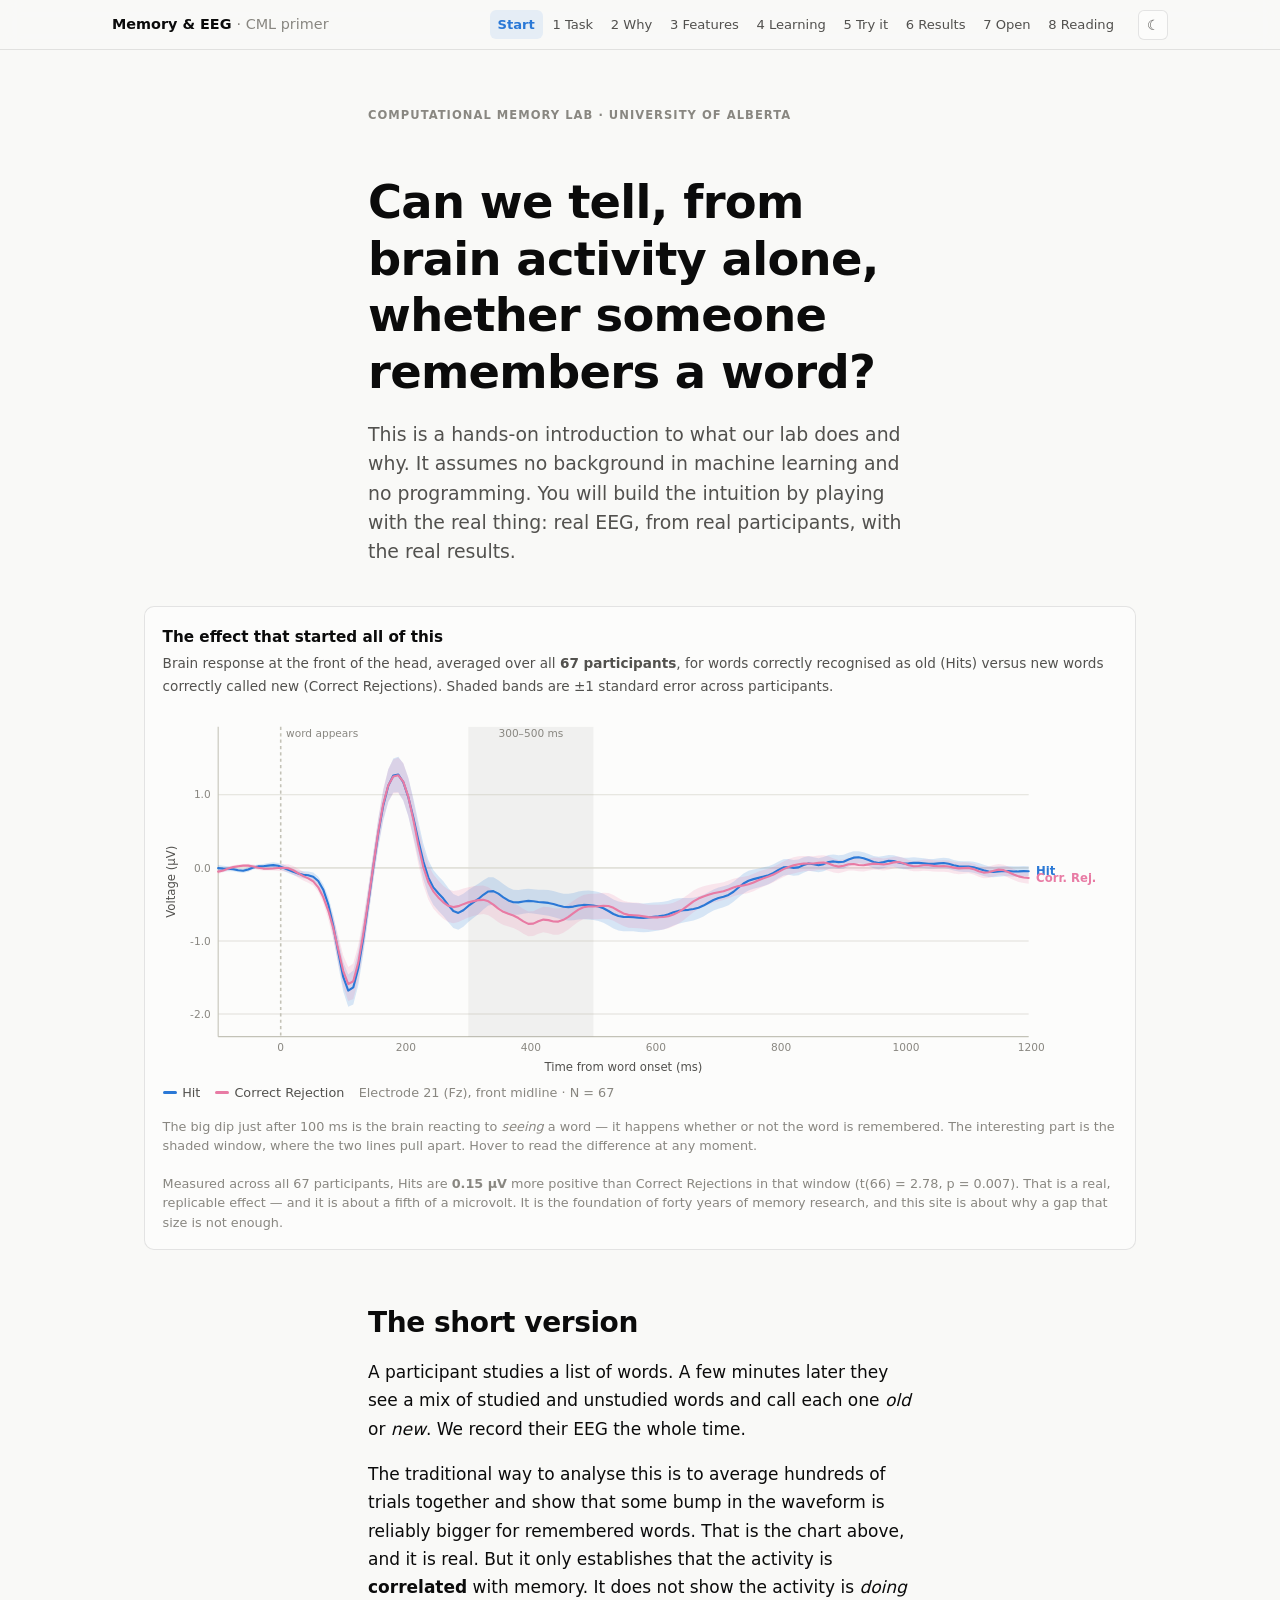
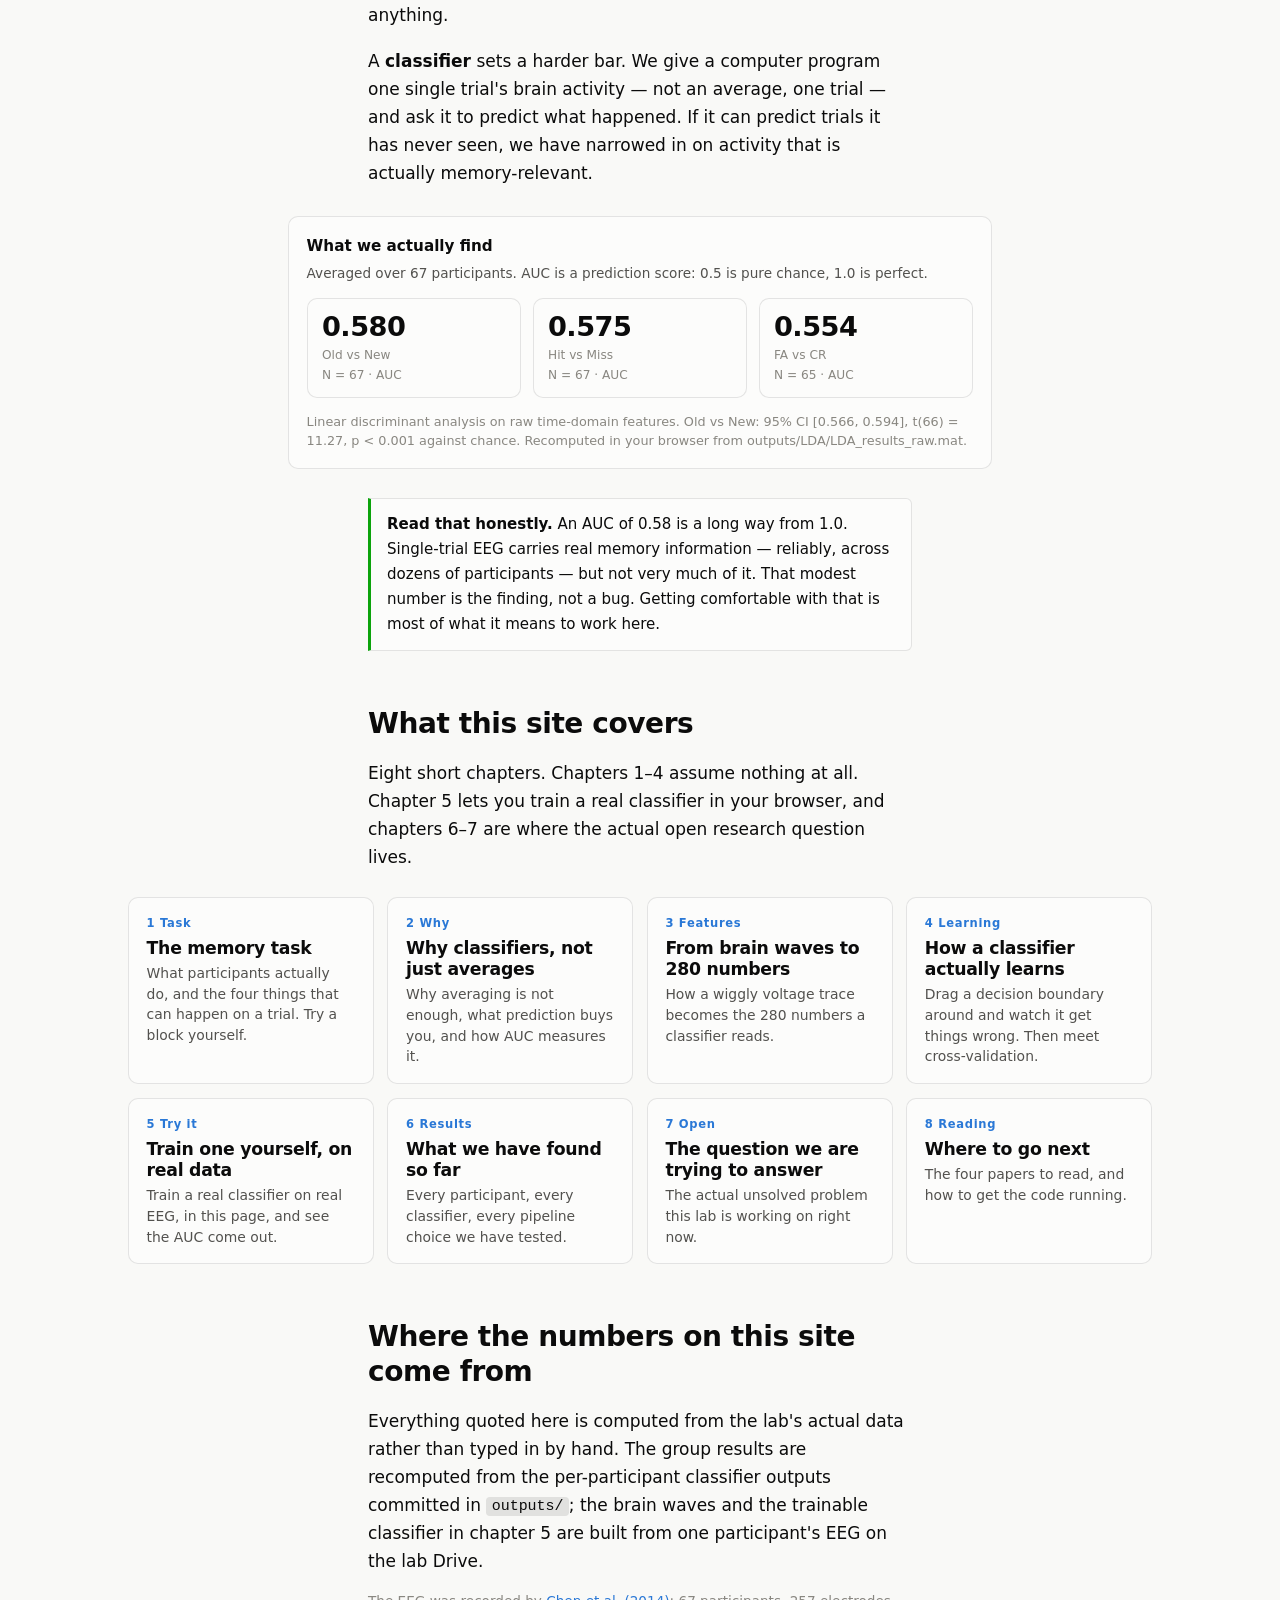
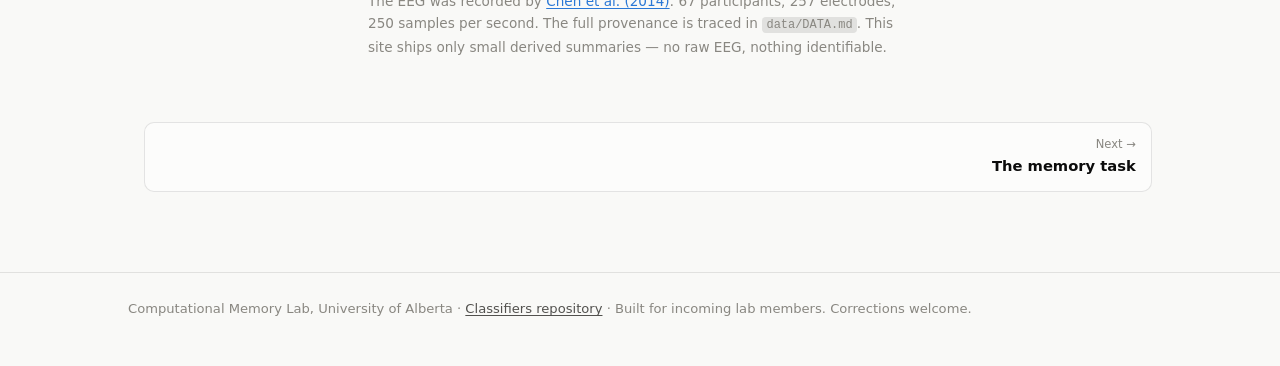
==== index.html @ 98e4c717 "Sync site from Classifiers @ 61164fe" ====
<!doctype html>
<html lang="en">
<head>
<meta charset="utf-8">
<meta name="viewport" content="width=device-width, initial-scale=1">
<title>Classifying memory from EEG — a primer | Computational Memory Lab</title>
<meta name="description" content="An interactive introduction to the recognition-memory task, pattern classifiers, and how the Computational Memory Lab applies them to single-trial EEG.">
<link rel="stylesheet" href="assets/site.css">
</head>
<body>

<header class="topbar">
  <a class="topbar__home" href="index.html">Memory &amp; EEG <span>· CML primer</span></a>
  <div class="topbar__spacer"></div>
  <nav class="topbar__nav" aria-label="Chapters"></nav>
  <button class="theme-toggle" type="button">☾</button>
</header>

<main class="wrap">

  <section style="padding: 3.5rem 0 0;">
    <div class="prose">
      <p class="eyebrow">Computational Memory Lab · University of Alberta</p>
      <h1>Can we tell, from brain activity alone, whether someone remembers a word?</h1>
      <p class="lede">
        This is a hands-on introduction to what our lab does and why. It assumes no
        background in machine learning and no programming. You will build the
        intuition by playing with the real thing: real EEG, from real participants,
        with the real results.
      </p>
    </div>
  </section>

  <!-- The hook: the classic effect, and the question. -->
  <figure class="figure figure--wide" id="hook" style="margin-top: 2.5rem;">
    <div class="figure__title" id="hook-title">The effect that started all of this</div>
    <div class="figure__sub" id="hook-sub"></div>
    <div id="hook-chart"></div>
    <div class="legend" id="hook-legend" style="margin-top: 0.6rem;"></div>
    <div class="figure__note" id="hook-note-2"></div>
  </figure>

  <section class="chapter">
    <div class="prose">
      <h2>The short version</h2>
      <p>
        A participant studies a list of words. A few minutes later they see a mix of
        studied and unstudied words and call each one <em>old</em> or <em>new</em>.
        We record their EEG the whole time.
      </p>
      <p>
        The traditional way to analyse this is to average hundreds of trials together
        and show that some bump in the waveform is reliably bigger for remembered
        words. That is the chart above, and it is real. But it only establishes that
        the activity is <strong>correlated</strong> with memory. It does not show the
        activity is <em>doing</em> anything.
      </p>
      <p>
        A <strong>classifier</strong> sets a harder bar. We give a computer program
        one single trial's brain activity — not an average, one trial — and ask it to
        predict what happened. If it can predict trials it has never seen, we have
        narrowed in on activity that is actually memory-relevant.
      </p>
    </div>

    <div class="figure" style="max-width: 44rem;">
      <div class="figure__title">What we actually find</div>
      <div class="figure__sub">Averaged over 67 participants. AUC is a prediction score: 0.5 is pure chance, 1.0 is perfect.</div>
      <div class="stats" id="headline-stats"></div>
      <div class="figure__note" id="headline-note"></div>
    </div>

    <div class="prose">
      <div class="keypoint">
        <strong>Read that honestly.</strong> An AUC of 0.58 is a long way from 1.0.
        Single-trial EEG carries real memory information — reliably, across dozens of
        participants — but not very much of it. That modest number is the finding, not
        a bug. Getting comfortable with that is most of what it means to work here.
      </div>
    </div>
  </section>

  <section class="chapter">
    <div class="prose">
      <h2>What this site covers</h2>
      <p>
        Eight short chapters. Chapters 1–4 assume nothing at all. Chapter 5 lets you
        train a real classifier in your browser, and chapters 6–7 are where the actual
        open research question lives.
      </p>
    </div>
    <div class="cards" id="chapter-cards" style="margin-top: 1.6rem;"></div>
  </section>

  <section class="chapter">
    <div class="prose">
      <h2>Where the numbers on this site come from</h2>
      <p>
        Everything quoted here is computed from the lab's actual data rather than
        typed in by hand. The group results are recomputed from the per-participant
        classifier outputs committed in
        <code>outputs/</code>; the brain waves and the trainable classifier in chapter 5
        are built from one participant's EEG on the lab Drive.
      </p>
      <p class="small muted">
        The EEG was recorded by <a href="https://doi.org/10.1007/s00221-014-4003-0">Chen et al. (2014)</a>:
        67 participants, 257 electrodes, 250 samples per second. The full provenance is
        traced in <code>data/DATA.md</code>. This site ships only small derived
        summaries — no raw EEG, nothing identifiable.
      </p>
    </div>
  </section>

  <nav class="pager"></nav>
</main>

<footer class="footer">
  <div class="wrap">
    Computational Memory Lab, University of Alberta ·
    <a href="https://github.com/Computational-Memory-Lab/Classifiers">Classifiers repository</a> ·
    Built for incoming lab members. Corrections welcome.
  </div>
</footer>

<script type="module">
import {
  initChrome, CHAPTERS, loadJSON, svgRoot, frame, scale, linePath, el,
  responsive, token, tooltip, tTest, mean,
} from './assets/site.js';

initChrome();

/* ---- chapter cards ---- */
const blurbs = {
  'task.html': 'What participants actually do, and the four things that can happen on a trial. Try a block yourself.',
  'why-classifiers.html': 'Why averaging is not enough, what prediction buys you, and how AUC measures it.',
  'features.html': 'How a wiggly voltage trace becomes the 280 numbers a classifier reads.',
  'how-it-learns.html': 'Drag a decision boundary around and watch it get things wrong. Then meet cross-validation.',
  'try-it.html': 'Train a real classifier on real EEG, in this page, and see the AUC come out.',
  'results.html': 'Every participant, every classifier, every pipeline choice we have tested.',
  'open-question.html': 'The actual unsolved problem this lab is working on right now.',
  'reading.html': 'The four papers to read, and how to get the code running.',
};
document.getElementById('chapter-cards').innerHTML = CHAPTERS
  .filter((c) => c.href !== 'index.html')
  .map((c) => `<a href="${c.href}">
      <div class="n">${c.short.split('.')[0].padStart(2, '0')}</div>
      <h3>${c.title}</h3>
      <p>${blurbs[c.href] || ''}</p>
    </a>`).join('');

/* ---- headline stats ---- */
const P = await loadJSON('data/participants.json');
const tasks = [
  ['OldNew', 'Old vs New', 'Was the word actually studied?'],
  ['HitMiss', 'Hit vs Miss', 'Will a studied word be remembered?'],
  ['FAvsCR', 'FA vs CR', 'Will a new word be falsely called old?'],
];
document.getElementById('headline-stats').innerHTML = tasks.map(([k, label]) => {
  const g = P.group.lda[k];
  return `<div class="stat">
      <div class="stat__value">${g.mean.toFixed(3)}</div>
      <div class="stat__label">${label}<br><span class="muted">N = ${g.n} · AUC</span></div>
    </div>`;
}).join('');
const g0 = P.group.lda.OldNew;
document.getElementById('headline-note').textContent =
  `Linear discriminant analysis on raw time-domain features. Old vs New: `
  + `95% CI [${g0.ci[0].toFixed(3)}, ${g0.ci[1].toFixed(3)}], `
  + `t(${g0.df}) = ${g0.t.toFixed(2)}, p < 0.001 against chance. `
  + `Recomputed in your browser from outputs/LDA/LDA_results_raw.mat.`;

/* ---- hook chart: the grand-average old/new effect at Fz ----
   Deliberately the grand average, not one participant: a single person's ERP is
   far too noisy to show this. For participant 45 the Hit/CR difference here is
   about 0.02 µV, i.e. nothing. The effect is a group-level phenomenon. */
const G = await loadJSON('data/grand_erp.json');
const host = document.getElementById('hook-chart');
const series = [
  { key: 'Hit', label: 'Hit', color: '--c-hit' },
  { key: 'CR', label: 'Correct Rejection', color: '--c-cr' },
];
const wave = G.channels[String(G.fz)];

document.getElementById('hook-sub').innerHTML =
  `Brain response at the front of the head, averaged over all <b>${G.nParticipants} participants</b>, `
  + `for words correctly recognised as old (Hits) versus new words correctly called new `
  + `(Correct Rejections). Shaded bands are ±1 standard error across participants.`;
document.getElementById('hook-legend').innerHTML = series.map((s) =>
  `<span class="legend__item"><span class="legend__swatch legend__swatch--line" style="background:${token(s.color)}"></span>${s.label}</span>`
).join('') + `<span class="legend__item muted">Electrode ${G.fz} (Fz), front midline · N = ${wave.Hit.n}</span>`;

/* The classic effect, measured live: each participant's mean voltage in the
   FN400 window, Hit minus Correct Rejection, tested against zero. */
{
  const diffs = G.windowMeans
    .filter((r) => r.Fz_FN400_Hit !== null && r.Fz_FN400_CR !== null)
    .map((r) => r.Fz_FN400_Hit - r.Fz_FN400_CR);
  const s = tTest(diffs, 0);
  document.getElementById('hook-note-2').innerHTML =
    `The big dip just after 100 ms is the brain reacting to <em>seeing</em> a word — it happens `
    + `whether or not the word is remembered. The interesting part is the shaded window, where the `
    + `two lines pull apart. Hover to read the difference at any moment.<br><br>`
    + `Measured across all ${diffs.length} participants, Hits are <b>${mean(diffs).toFixed(2)} µV</b> `
    + `more positive than Correct Rejections in that window `
    + `(t(${s.df}) = ${s.t.toFixed(2)}, p = ${s.p < 0.001 ? '< 0.001' : s.p.toFixed(3)}). `
    + `That is a real, replicable effect — and it is about a fifth of a microvolt. `
    + `It is the foundation of forty years of memory research, and this site is about why `
    + `a gap that size is not enough.`;
}

const tip = tooltip();

responsive(host, () => {
  const w = 900, h = 340;
  const pad = { l: 52, r: 84, t: 14, b: 34 };
  const svg = svgRoot(host, w, h);
  const all = series.flatMap((s) => wave[s.key].mean.flatMap((m, i) =>
    [m + wave[s.key].sem[i], m - wave[s.key].sem[i]]));
  const lo = Math.min(...all), hi = Math.max(...all);
  const padY = (hi - lo) * 0.12;
  const xs = scale(G.times[0], G.times[G.times.length - 1], pad.l, w - pad.r);
  const ys = scale(lo - padY, hi + padY, h - pad.b, pad.t);

  frame(svg, w, h, pad, xs, ys, {
    xLabel: 'Time from word onset (ms)',
    yLabel: 'Voltage (µV)',
    xTicks: [0, 200, 400, 600, 800, 1000, 1200],
    yFmt: (v) => v.toFixed(1),
  });

  // the FN400 window -- where the classic old/new difference is measured
  el('rect', {
    x: xs(300), y: pad.t, width: xs(500) - xs(300), height: h - pad.t - pad.b,
    fill: token('--text-muted'), opacity: 0.1,
  }, svg);
  el('text', { class: 'tick', x: (xs(300) + xs(500)) / 2, y: pad.t + 10, 'text-anchor': 'middle' }, svg)
    .textContent = '300–500 ms';

  // stimulus onset
  el('line', { x1: xs(0), x2: xs(0), y1: pad.t, y2: h - pad.b, stroke: token('--baseline'), 'stroke-width': 1.5, 'stroke-dasharray': '3 3' }, svg);
  el('text', { class: 'tick', x: xs(0) + 5, y: pad.t + 10 }, svg).textContent = 'word appears';
  el('line', { x1: pad.l, x2: w - pad.r, y1: ys(0), y2: ys(0), stroke: token('--gridline') }, svg);

  // SEM ribbons first, so the lines sit on top
  for (const s of series) {
    const d = wave[s.key];
    const up = G.times.map((t, i) => [xs(t), ys(d.mean[i] + d.sem[i])]);
    const dn = G.times.map((t, i) => [xs(t), ys(d.mean[i] - d.sem[i])]).reverse();
    el('path', {
      d: linePath(up) + linePath(dn).replace('M', 'L') + 'Z',
      fill: token(s.color), opacity: 0.18, stroke: 'none',
    }, svg);
  }
  for (const s of series) {
    const pts = G.times.map((t, i) => [xs(t), ys(wave[s.key].mean[i])]);
    el('path', { class: 'series-line', d: linePath(pts), stroke: token(s.color) }, svg);
    const last = pts[pts.length - 1];
    el('text', {
      class: 'direct-label', x: w - pad.r + 7, y: last[1] + 4, fill: token(s.color),
    }, svg).textContent = s.label === 'Correct Rejection' ? 'Corr. Rej.' : s.label;
  }

  // hover crosshair
  const cross = el('line', { y1: pad.t, y2: h - pad.b, stroke: token('--text-muted'), 'stroke-width': 1, opacity: 0 }, svg);
  const hit = el('rect', { x: pad.l, y: pad.t, width: w - pad.l - pad.r, height: h - pad.t - pad.b, fill: 'transparent' }, svg);
  hit.addEventListener('pointermove', (ev) => {
    const box = svg.getBoundingClientRect();
    const px = ((ev.clientX - box.left) / box.width) * w;
    const t = xs.invert(px);
    let i = 0, best = Infinity;
    G.times.forEach((v, k) => { const d = Math.abs(v - t); if (d < best) { best = d; i = k; } });
    cross.setAttribute('x1', xs(G.times[i]));
    cross.setAttribute('x2', xs(G.times[i]));
    cross.setAttribute('opacity', 0.5);
    tip.show(
      `<b>${Math.round(G.times[i])} ms</b><br>`
      + series.map((s) => `<span style="color:${token(s.color)}">■</span> ${s.label}: <b>${wave[s.key].mean[i].toFixed(2)} µV</b> ± ${wave[s.key].sem[i].toFixed(2)}`).join('<br>')
      + `<br><span style="opacity:.6">difference: ${(wave.Hit.mean[i] - wave.CR.mean[i]).toFixed(2)} µV</span>`,
      ev.clientX, ev.clientY,
    );
  });
  hit.addEventListener('pointerleave', () => { cross.setAttribute('opacity', 0); tip.hide(); });
});
</script>
</body>
</html>
---- assets/site.css ----
/* Shared design tokens and layout for the lab primer site.
   Colours come from the validated data-viz palette; the categorical slots are
   used in a fixed order so a condition keeps its colour across every chart. */

:root {
  color-scheme: light;

  --surface-1: #fcfcfb;
  --page: #f9f9f7;
  --raised: #ffffff;
  --text-primary: #0b0b0b;
  --text-secondary: #52514e;
  --text-muted: #898781;
  --gridline: #e1e0d9;
  --baseline: #c3c2b7;
  --border: rgba(11, 11, 11, 0.10);
  --border-strong: rgba(11, 11, 11, 0.18);

  /* categorical slots, fixed order */
  --series-1: #2a78d6;  /* blue    */
  --series-2: #008300;  /* green   */
  --series-3: #e87ba4;  /* magenta */
  --series-4: #eda100;  /* yellow  */
  --series-5: #1baf7a;  /* aqua    */
  --series-6: #eb6834;  /* orange  */
  --series-7: #4a3aa7;  /* violet  */
  --series-8: #e34948;  /* red     */

  /* the four trial outcomes keep these colours everywhere on the site */
  --c-hit: var(--series-1);
  --c-miss: var(--series-2);
  --c-cr: var(--series-3);
  --c-fa: var(--series-4);

  --good: #0ca30c;
  --warning: #fab219;
  --critical: #d03b3b;

  --accent: #2a78d6;
  --accent-wash: rgba(42, 120, 214, 0.09);

  --radius: 10px;
  --radius-sm: 6px;
  --measure: 34rem;
  --sans: system-ui, -apple-system, "Segoe UI", sans-serif;
  --mono: ui-monospace, SFMono-Regular, Menlo, Consolas, monospace;
}

@media (prefers-color-scheme: dark) {
  :root:where(:not([data-theme="light"])) {
    color-scheme: dark;
    --surface-1: #1a1a19;
    --page: #0d0d0d;
    --raised: #202020;
    --text-primary: #ffffff;
    --text-secondary: #c3c2b7;
    --text-muted: #898781;
    --gridline: #2c2c2a;
    --baseline: #383835;
    --border: rgba(255, 255, 255, 0.10);
    --border-strong: rgba(255, 255, 255, 0.20);

    --series-1: #3987e5;
    --series-2: #008300;
    --series-3: #d55181;
    --series-4: #c98500;
    --series-5: #199e70;
    --series-6: #d95926;
    --series-7: #9085e9;
    --series-8: #e66767;

    --accent: #3987e5;
    --accent-wash: rgba(57, 135, 229, 0.16);
  }
}

:root[data-theme="dark"] {
  color-scheme: dark;
  --surface-1: #1a1a19;
  --page: #0d0d0d;
  --raised: #202020;
  --text-primary: #ffffff;
  --text-secondary: #c3c2b7;
  --text-muted: #898781;
  --gridline: #2c2c2a;
  --baseline: #383835;
  --border: rgba(255, 255, 255, 0.10);
  --border-strong: rgba(255, 255, 255, 0.20);

  --series-1: #3987e5;
  --series-2: #008300;
  --series-3: #d55181;
  --series-4: #c98500;
  --series-5: #199e70;
  --series-6: #d95926;
  --series-7: #9085e9;
  --series-8: #e66767;

  --accent: #3987e5;
  --accent-wash: rgba(57, 135, 229, 0.16);
}

* { box-sizing: border-box; }

html { scroll-behavior: smooth; }
@media (prefers-reduced-motion: reduce) {
  html { scroll-behavior: auto; }
  *, *::before, *::after { animation-duration: 0.01ms !important; transition-duration: 0.01ms !important; }
}

body {
  margin: 0;
  background: var(--page);
  color: var(--text-primary);
  font-family: var(--sans);
  font-size: 17px;
  line-height: 1.65;
  -webkit-font-smoothing: antialiased;
}

/* ---------- top bar ---------- */

.topbar {
  position: sticky;
  top: 0;
  z-index: 40;
  display: flex;
  align-items: center;
  gap: 1rem;
  padding: 0.6rem max(1rem, 50vw - 33rem);
  background: color-mix(in srgb, var(--page) 88%, transparent);
  backdrop-filter: blur(10px);
  border-bottom: 1px solid var(--border);
}

.topbar__home {
  font-weight: 620;
  font-size: 0.9rem;
  color: var(--text-primary);
  text-decoration: none;
  white-space: nowrap;
}
.topbar__home span { color: var(--text-muted); font-weight: 400; }

.topbar__spacer { flex: 1; }

.topbar__nav {
  display: flex;
  gap: 0.1rem;
  overflow-x: auto;
  scrollbar-width: none;
  /* Without this a flex item refuses to shrink below its content width, so the
     nav would push the whole page wider than the viewport on a phone. */
  min-width: 0;
}
.topbar__nav::-webkit-scrollbar { display: none; }

.topbar__nav a {
  padding: 0.25rem 0.5rem;
  border-radius: var(--radius-sm);
  font-size: 0.82rem;
  color: var(--text-secondary);
  text-decoration: none;
  white-space: nowrap;
}
.topbar__nav a:hover { background: var(--border); color: var(--text-primary); }
.topbar__nav a[aria-current="page"] { background: var(--accent-wash); color: var(--accent); font-weight: 600; }

.theme-toggle {
  flex: none;
  width: 30px; height: 30px;
  display: grid; place-items: center;
  border: 1px solid var(--border);
  border-radius: var(--radius-sm);
  background: var(--surface-1);
  color: var(--text-secondary);
  cursor: pointer;
  font-size: 0.85rem;
}
.theme-toggle:hover { color: var(--text-primary); border-color: var(--border-strong); }

/* ---------- layout ---------- */

.wrap { max-width: 66rem; margin: 0 auto; padding: 0 1rem; }

main { padding-bottom: 6rem; }

.prose { max-width: var(--measure); margin-inline: auto; }
.prose > * + * { margin-top: 1.05em; }

h1, h2, h3 { line-height: 1.22; letter-spacing: -0.015em; margin: 0; }
h1 { font-size: clamp(2rem, 5vw, 2.9rem); font-weight: 680; }
h2 { font-size: clamp(1.4rem, 3vw, 1.75rem); font-weight: 650; }
h3 { font-size: 1.08rem; font-weight: 640; }

p { margin: 0; }
a { color: var(--accent); text-underline-offset: 2px; }

.lede { font-size: 1.18rem; line-height: 1.55; color: var(--text-secondary); }

.eyebrow {
  font-size: 0.72rem;
  font-weight: 660;
  letter-spacing: 0.09em;
  text-transform: uppercase;
  color: var(--text-muted);
}

section.chapter { margin-top: 3.5rem; }
section.chapter > .prose > h2 { margin-bottom: 0.2rem; }

hr.rule { border: 0; border-top: 1px solid var(--border); margin: 3rem 0; }

/* Side-by-side figure panels that collapse to one column on narrow screens. */
.split { display: grid; gap: 1.2rem; align-items: start; }
.split--wide-left { grid-template-columns: 1.35fr 1fr; }
.split--roc { grid-template-columns: 1.3fr 1fr; }
.split--panel { grid-template-columns: 1fr 340px; }
.split--even { grid-template-columns: 1fr 1fr; }
@media (max-width: 820px) {
  .split { grid-template-columns: 1fr; }
}

/* ---------- reusable blocks ---------- */

.card {
  background: var(--surface-1);
  border: 1px solid var(--border);
  border-radius: var(--radius);
  padding: 1.1rem 1.2rem;
}

.figure {
  margin: 1.8rem auto;
  max-width: 52rem;
  background: var(--surface-1);
  border: 1px solid var(--border);
  border-radius: var(--radius);
  padding: 1.1rem;
}
.figure--wide { max-width: 62rem; }
.figure__title { font-weight: 640; font-size: 0.95rem; margin-bottom: 0.15rem; }
.figure__sub { font-size: 0.85rem; color: var(--text-secondary); margin-bottom: 0.9rem; }
.figure__note { font-size: 0.8rem; color: var(--text-muted); margin-top: 0.85rem; line-height: 1.5; }

.callout {
  border-left: 3px solid var(--accent);
  background: var(--accent-wash);
  padding: 0.85rem 1rem;
  border-radius: 0 var(--radius-sm) var(--radius-sm) 0;
  font-size: 0.94rem;
}
.callout strong { font-weight: 640; }
.callout--warn { border-left-color: var(--warning); background: color-mix(in srgb, var(--warning) 10%, transparent); }

.keypoint {
  border: 1px solid var(--border);
  border-left: 3px solid var(--good);
  border-radius: 0 var(--radius-sm) var(--radius-sm) 0;
  background: var(--surface-1);
  padding: 0.85rem 1rem;
  font-size: 0.94rem;
}

/* ---------- controls ---------- */

.controls {
  display: flex;
  flex-wrap: wrap;
  align-items: center;
  gap: 0.55rem;
  margin-bottom: 0.95rem;
}

.btn {
  font: inherit;
  font-size: 0.85rem;
  font-weight: 560;
  padding: 0.34rem 0.75rem;
  border-radius: var(--radius-sm);
  border: 1px solid var(--border-strong);
  background: var(--surface-1);
  color: var(--text-primary);
  cursor: pointer;
}
.btn:hover { border-color: var(--accent); color: var(--accent); }
.btn:disabled { opacity: 0.45; cursor: not-allowed; }
.btn--primary { background: var(--accent); border-color: var(--accent); color: #fff; }
.btn--primary:hover { filter: brightness(1.08); color: #fff; }

.segmented {
  display: inline-flex;
  border: 1px solid var(--border-strong);
  border-radius: var(--radius-sm);
  overflow: hidden;
}
.segmented button {
  font: inherit;
  font-size: 0.82rem;
  padding: 0.3rem 0.7rem;
  border: 0;
  border-right: 1px solid var(--border-strong);
  background: var(--surface-1);
  color: var(--text-secondary);
  cursor: pointer;
}
.segmented button:last-child { border-right: 0; }
.segmented button:hover { color: var(--text-primary); }
.segmented button[aria-pressed="true"] { background: var(--accent); color: #fff; font-weight: 600; }

.field { display: inline-flex; align-items: center; gap: 0.45rem; font-size: 0.82rem; color: var(--text-secondary); }
.field input[type="range"] { width: 150px; accent-color: var(--accent); }
.field select {
  font: inherit; font-size: 0.82rem;
  padding: 0.25rem 0.4rem;
  border-radius: var(--radius-sm);
  border: 1px solid var(--border-strong);
  background: var(--surface-1);
  color: var(--text-primary);
}
.field output { font-variant-numeric: tabular-nums; color: var(--text-primary); font-weight: 600; min-width: 3.2em; }

/* ---------- legend ---------- */

.legend { display: flex; flex-wrap: wrap; gap: 0.9rem; font-size: 0.8rem; color: var(--text-secondary); }
.legend__item { display: inline-flex; align-items: center; gap: 0.35rem; }
.legend__swatch { width: 11px; height: 11px; border-radius: 3px; flex: none; }
.legend__swatch--line { height: 3px; width: 14px; border-radius: 2px; }

/* ---------- stat tiles ---------- */

.stats { display: grid; gap: 0.7rem; grid-template-columns: repeat(auto-fit, minmax(9rem, 1fr)); }
.stat {
  background: var(--surface-1);
  border: 1px solid var(--border);
  border-radius: var(--radius);
  padding: 0.8rem 0.9rem;
}
.stat__value { font-size: 1.7rem; font-weight: 660; letter-spacing: -0.02em; line-height: 1.1; }
.stat__label { font-size: 0.76rem; color: var(--text-muted); margin-top: 0.15rem; }

/* ---------- tables ---------- */

.table-scroll { overflow-x: auto; }
table.data {
  width: 100%;
  border-collapse: collapse;
  font-size: 0.85rem;
  font-variant-numeric: tabular-nums;
}
/* Numbers must not wrap (a CI like [0.566, 0.594] breaking in half is awful),
   so nowrap is the default. Tables whose cells hold sentences need the
   --prose modifier or they get clipped instead of wrapping. */
table.data th, table.data td {
  text-align: right;
  padding: 0.42rem 0.6rem;
  border-bottom: 1px solid var(--border);
  white-space: nowrap;
  vertical-align: top;
}

table.data--prose th, table.data--prose td { white-space: normal; }
table.data--prose td { line-height: 1.5; }
table.data th:first-child, table.data td:first-child { text-align: left; }
table.data thead th {
  font-size: 0.72rem;
  text-transform: uppercase;
  letter-spacing: 0.05em;
  color: var(--text-muted);
  font-weight: 620;
  border-bottom: 1px solid var(--baseline);
}
table.data tbody tr:hover { background: var(--border); }
table.data td.num { font-weight: 560; }

/* ---------- chapter cards on the index ---------- */

.cards { display: grid; gap: 0.85rem; grid-template-columns: repeat(auto-fit, minmax(15rem, 1fr)); }
.cards a {
  display: block;
  text-decoration: none;
  color: inherit;
  background: var(--surface-1);
  border: 1px solid var(--border);
  border-radius: var(--radius);
  padding: 1rem 1.1rem;
  transition: border-color 0.12s, transform 0.12s;
}
.cards a:hover { border-color: var(--accent); transform: translateY(-2px); }
.cards .n { font-size: 0.72rem; font-weight: 660; color: var(--accent); letter-spacing: 0.06em; }
.cards h3 { margin: 0.3rem 0 0.25rem; }
.cards p { font-size: 0.87rem; color: var(--text-secondary); line-height: 1.5; }

/* ---------- chapter footer nav ---------- */

.pager { display: flex; justify-content: space-between; gap: 1rem; margin-top: 4rem; }
.pager a {
  flex: 1;
  text-decoration: none;
  color: inherit;
  border: 1px solid var(--border);
  border-radius: var(--radius);
  padding: 0.75rem 0.95rem;
  background: var(--surface-1);
}
.pager a:hover { border-color: var(--accent); }
.pager .dir { font-size: 0.72rem; color: var(--text-muted); }
.pager .ttl { font-weight: 600; font-size: 0.92rem; }
.pager .next { text-align: right; }

/* ---------- svg chart primitives ---------- */

svg.chart { display: block; width: 100%; height: auto; overflow: visible; }
svg.chart .grid { stroke: var(--gridline); stroke-width: 1; }
svg.chart .axis { stroke: var(--baseline); stroke-width: 1; }
svg.chart .tick { fill: var(--text-muted); font-size: 10px; }
svg.chart .axis-label { fill: var(--text-secondary); font-size: 11px; }
svg.chart .series-line { fill: none; stroke-width: 2; stroke-linejoin: round; stroke-linecap: round; }
svg.chart .direct-label { font-size: 11px; font-weight: 600; }

.tooltip {
  position: fixed;
  z-index: 60;
  pointer-events: none;
  background: var(--raised);
  border: 1px solid var(--border-strong);
  border-radius: var(--radius-sm);
  padding: 0.4rem 0.55rem;
  font-size: 0.78rem;
  line-height: 1.45;
  box-shadow: 0 6px 20px rgba(0, 0, 0, 0.16);
  opacity: 0;
  transition: opacity 0.1s;
  max-width: 16rem;
}
.tooltip[data-show] { opacity: 1; }
.tooltip b { font-weight: 640; }

/* ---------- misc ---------- */

code, .mono { font-family: var(--mono); font-size: 0.88em; }
code {
  background: var(--border);
  padding: 0.1em 0.35em;
  border-radius: 4px;
}
.muted { color: var(--text-muted); }
.small { font-size: 0.85rem; }
.nowrap { white-space: nowrap; }

.sr-only {
  position: absolute; width: 1px; height: 1px;
  padding: 0; margin: -1px; overflow: hidden;
  clip: rect(0, 0, 0, 0); white-space: nowrap; border: 0;
}

details.aside {
  border: 1px solid var(--border);
  border-radius: var(--radius-sm);
  padding: 0.6rem 0.85rem;
  background: var(--surface-1);
  font-size: 0.9rem;
}
details.aside summary { cursor: pointer; font-weight: 600; font-size: 0.87rem; color: var(--text-secondary); }
details.aside summary:hover { color: var(--accent); }
details.aside > *:not(summary) { margin-top: 0.7rem; }

.footer {
  border-top: 1px solid var(--border);
  margin-top: 5rem;
  padding: 1.6rem 0 3rem;
  font-size: 0.82rem;
  color: var(--text-muted);
}
.footer a { color: var(--text-secondary); }
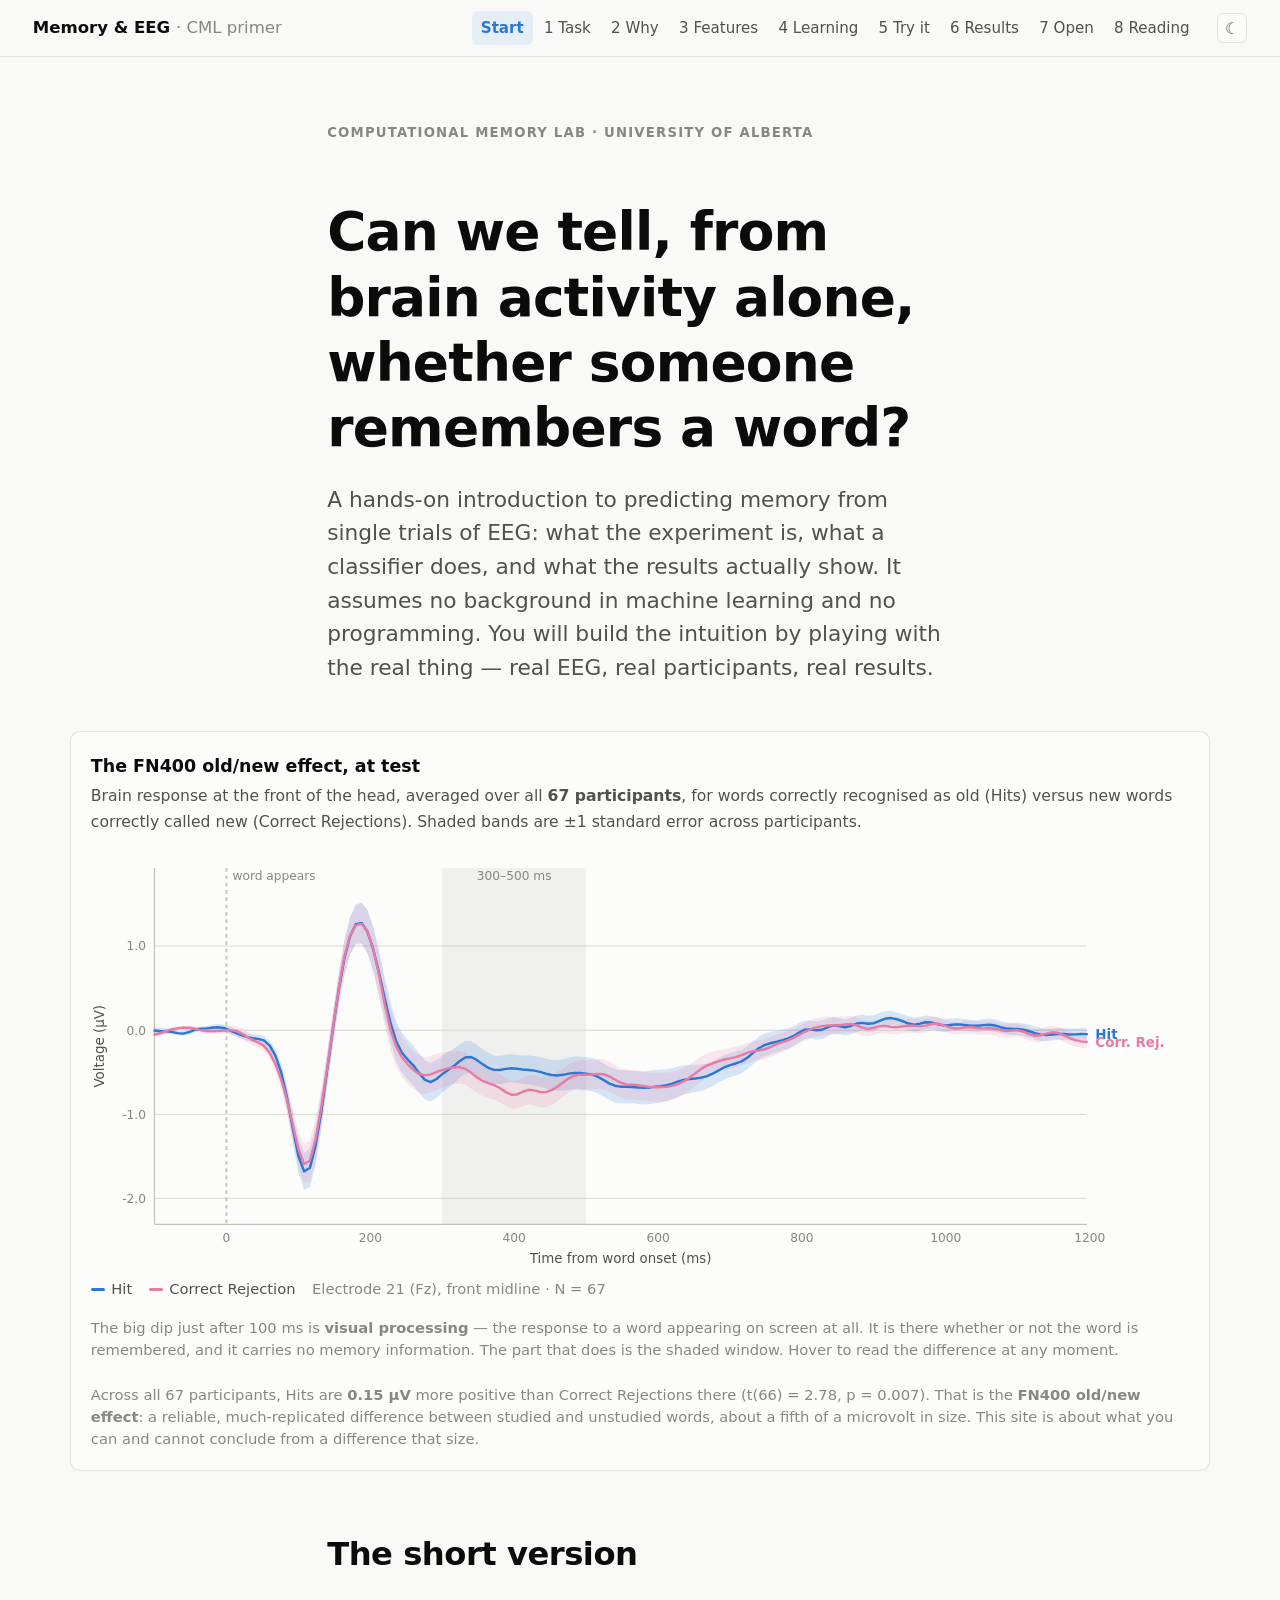
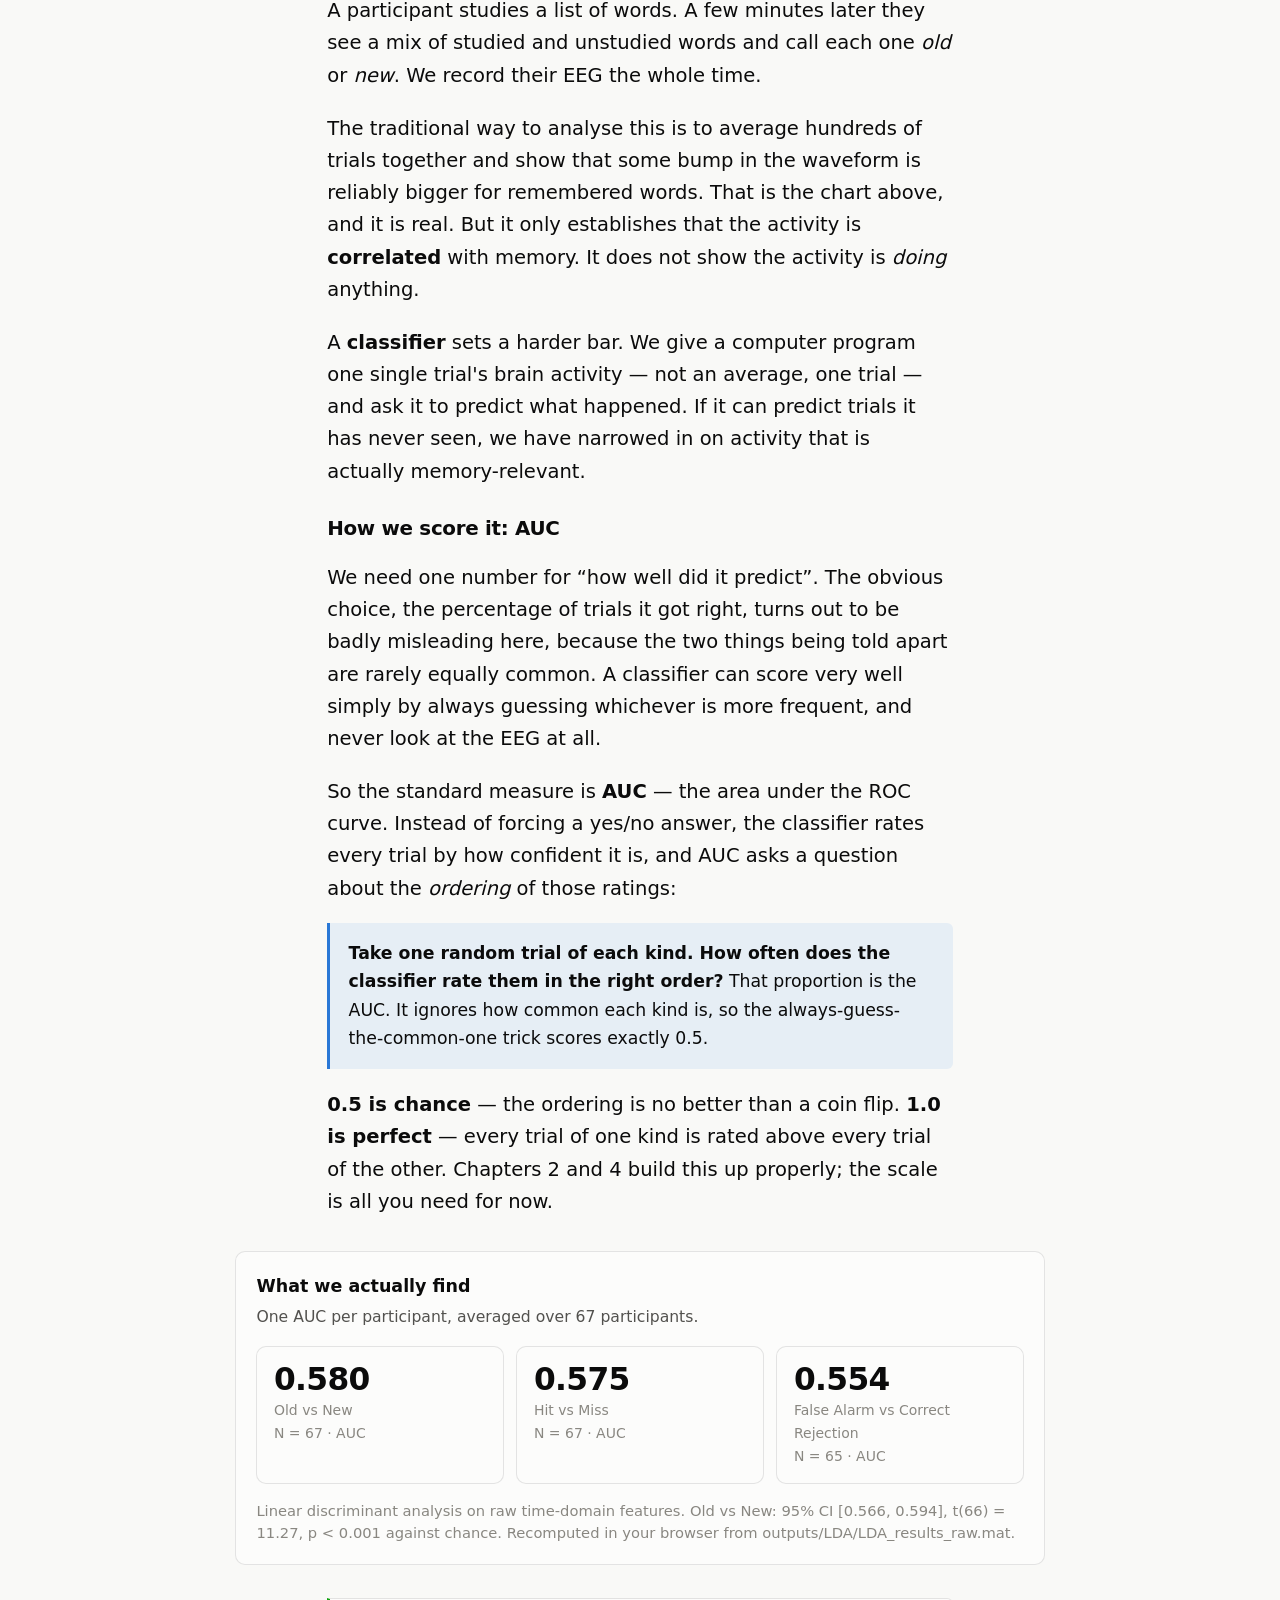
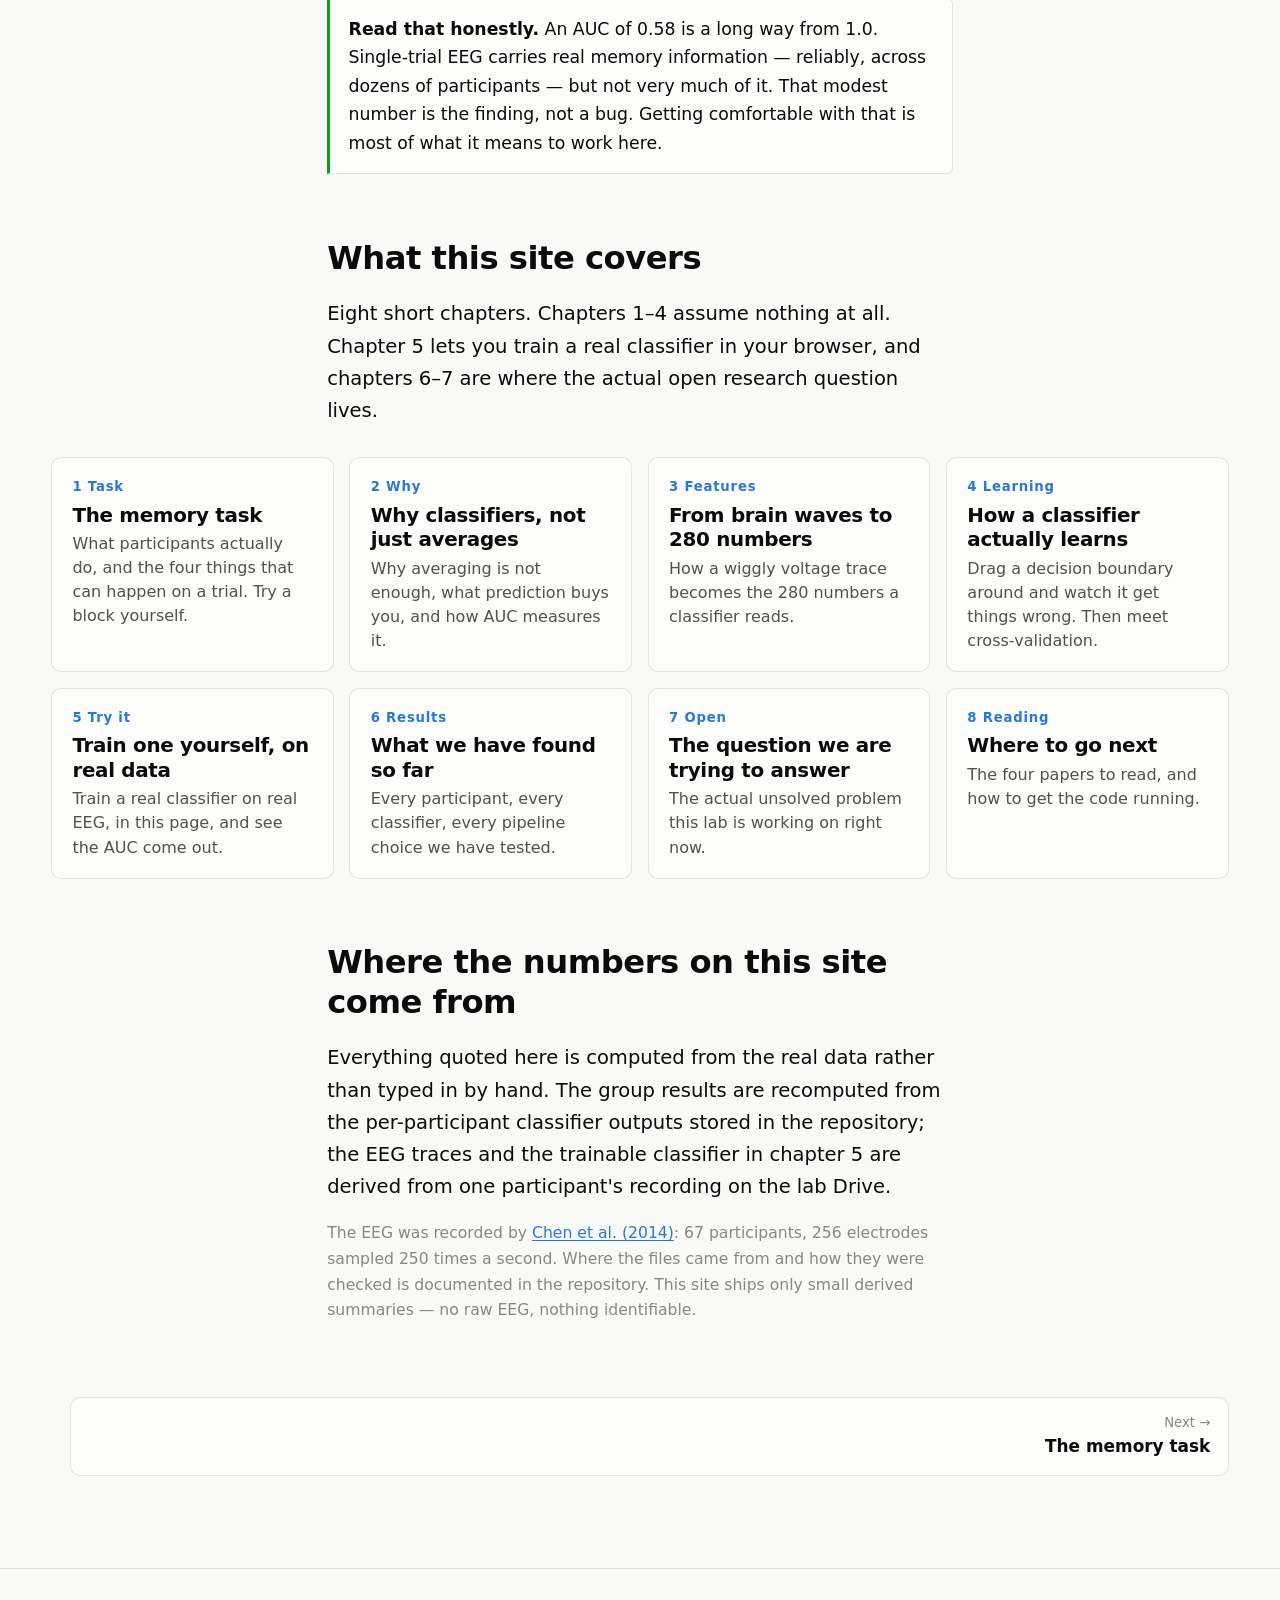
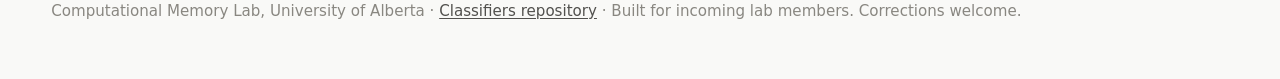
==== commit 81f67db3: "Sync site from Classifiers @ f19bce9" ====
--- a/index.html
+++ b/index.html
@@ -23,17 +23,18 @@
       <p class="eyebrow">Computational Memory Lab · University of Alberta</p>
       <h1>Can we tell, from brain activity alone, whether someone remembers a word?</h1>
       <p class="lede">
-        This is a hands-on introduction to what our lab does and why. It assumes no
-        background in machine learning and no programming. You will build the
-        intuition by playing with the real thing: real EEG, from real participants,
-        with the real results.
+        A hands-on introduction to predicting memory from single trials of EEG: what the
+        experiment is, what a classifier does, and what the results actually show. It
+        assumes no background in machine learning and no programming. You will build the
+        intuition by playing with the real thing — real EEG, real participants, real
+        results.
       </p>
     </div>
   </section>
 
   <!-- The hook: the classic effect, and the question. -->
   <figure class="figure figure--wide" id="hook" style="margin-top: 2.5rem;">
-    <div class="figure__title" id="hook-title">The effect that started all of this</div>
+    <div class="figure__title" id="hook-title">The FN400 old/new effect, at test</div>
     <div class="figure__sub" id="hook-sub"></div>
     <div id="hook-chart"></div>
     <div class="legend" id="hook-legend" style="margin-top: 0.6rem;"></div>
@@ -63,9 +64,37 @@
       </p>
     </div>
 
+    <div class="prose">
+      <h3 style="margin-top:1.6rem">How we score it: AUC</h3>
+      <p>
+        We need one number for “how well did it predict”. The obvious choice, the
+        percentage of trials it got right, turns out to be badly misleading here, because
+        the two things being told apart are rarely equally common. A classifier can score
+        very well simply by always guessing whichever is more frequent, and never look at
+        the EEG at all.
+      </p>
+      <p>
+        So the standard measure is <strong>AUC</strong> — the area under the ROC curve.
+        Instead of forcing a yes/no answer, the classifier rates every trial by how
+        confident it is, and AUC asks a question about the <em>ordering</em> of those
+        ratings:
+      </p>
+      <div class="callout">
+        <strong>Take one random trial of each kind. How often does the classifier rate
+        them in the right order?</strong> That proportion is the AUC. It ignores how
+        common each kind is, so the always-guess-the-common-one trick scores exactly 0.5.
+      </div>
+      <p>
+        <strong>0.5 is chance</strong> — the ordering is no better than a coin flip.
+        <strong>1.0 is perfect</strong> — every trial of one kind is rated above every
+        trial of the other. Chapters 2 and 4 build this up properly; the scale is all you
+        need for now.
+      </p>
+    </div>
+
     <div class="figure" style="max-width: 44rem;">
       <div class="figure__title">What we actually find</div>
-      <div class="figure__sub">Averaged over 67 participants. AUC is a prediction score: 0.5 is pure chance, 1.0 is perfect.</div>
+      <div class="figure__sub">One AUC per participant, averaged over 67 participants.</div>
       <div class="stats" id="headline-stats"></div>
       <div class="figure__note" id="headline-note"></div>
     </div>
@@ -96,17 +125,16 @@
     <div class="prose">
       <h2>Where the numbers on this site come from</h2>
       <p>
-        Everything quoted here is computed from the lab's actual data rather than
-        typed in by hand. The group results are recomputed from the per-participant
-        classifier outputs committed in
-        <code>outputs/</code>; the brain waves and the trainable classifier in chapter 5
-        are built from one participant's EEG on the lab Drive.
+        Everything quoted here is computed from the real data rather than typed in by
+        hand. The group results are recomputed from the per-participant classifier
+        outputs stored in the repository; the EEG traces and the trainable classifier in
+        chapter 5 are derived from one participant's recording on the lab Drive.
       </p>
       <p class="small muted">
         The EEG was recorded by <a href="https://doi.org/10.1007/s00221-014-4003-0">Chen et al. (2014)</a>:
-        67 participants, 257 electrodes, 250 samples per second. The full provenance is
-        traced in <code>data/DATA.md</code>. This site ships only small derived
-        summaries — no raw EEG, nothing identifiable.
+        67 participants, 256 electrodes sampled 250 times a second. Where the files came
+        from and how they were checked is documented in the repository. This site ships
+        only small derived summaries — no raw EEG, nothing identifiable.
       </p>
     </div>
   </section>
@@ -154,7 +182,7 @@
 const tasks = [
   ['OldNew', 'Old vs New', 'Was the word actually studied?'],
   ['HitMiss', 'Hit vs Miss', 'Will a studied word be remembered?'],
-  ['FAvsCR', 'FA vs CR', 'Will a new word be falsely called old?'],
+  ['FAvsCR', 'False Alarm vs Correct Rejection', 'Will a new word be falsely called old?'],
 ];
 document.getElementById('headline-stats').innerHTML = tasks.map(([k, label]) => {
   const g = P.group.lda[k];
@@ -198,15 +226,16 @@
     .map((r) => r.Fz_FN400_Hit - r.Fz_FN400_CR);
   const s = tTest(diffs, 0);
   document.getElementById('hook-note-2').innerHTML =
-    `The big dip just after 100 ms is the brain reacting to <em>seeing</em> a word — it happens `
-    + `whether or not the word is remembered. The interesting part is the shaded window, where the `
-    + `two lines pull apart. Hover to read the difference at any moment.<br><br>`
-    + `Measured across all ${diffs.length} participants, Hits are <b>${mean(diffs).toFixed(2)} µV</b> `
-    + `more positive than Correct Rejections in that window `
+    `The big dip just after 100 ms is <b>visual processing</b> — the response to a word `
+    + `appearing on screen at all. It is there whether or not the word is remembered, and it `
+    + `carries no memory information. The part that does is the shaded window. Hover to read `
+    + `the difference at any moment.<br><br>`
+    + `Across all ${diffs.length} participants, Hits are <b>${mean(diffs).toFixed(2)} µV</b> `
+    + `more positive than Correct Rejections there `
     + `(t(${s.df}) = ${s.t.toFixed(2)}, p = ${s.p < 0.001 ? '< 0.001' : s.p.toFixed(3)}). `
-    + `That is a real, replicable effect — and it is about a fifth of a microvolt. `
-    + `It is the foundation of forty years of memory research, and this site is about why `
-    + `a gap that size is not enough.`;
+    + `That is the <b>FN400 old/new effect</b>: a reliable, much-replicated difference between `
+    + `studied and unstudied words, about a fifth of a microvolt in size. This site is about `
+    + `what you can and cannot conclude from a difference that size.`;
 }
 
 const tip = tooltip();
--- a/assets/site.css
+++ b/assets/site.css
@@ -102,7 +102,11 @@
 
 * { box-sizing: border-box; }
 
-html { scroll-behavior: smooth; }
+/* Everything below is sized in rem, so this one number is the page's zoom.
+   115% of the 16px browser default -- readers were reaching for the zoom
+   control at the old size. Charts scale too: their SVG viewBox stretches to a
+   container whose width is set in rem. */
+html { font-size: 115%; scroll-behavior: smooth; }
 @media (prefers-reduced-motion: reduce) {
   html { scroll-behavior: auto; }
   *, *::before, *::after { animation-duration: 0.01ms !important; transition-duration: 0.01ms !important; }
@@ -113,7 +117,7 @@
   background: var(--page);
   color: var(--text-primary);
   font-family: var(--sans);
-  font-size: 17px;
+  font-size: 1.0625rem;
   line-height: 1.65;
   -webkit-font-smoothing: antialiased;
 }
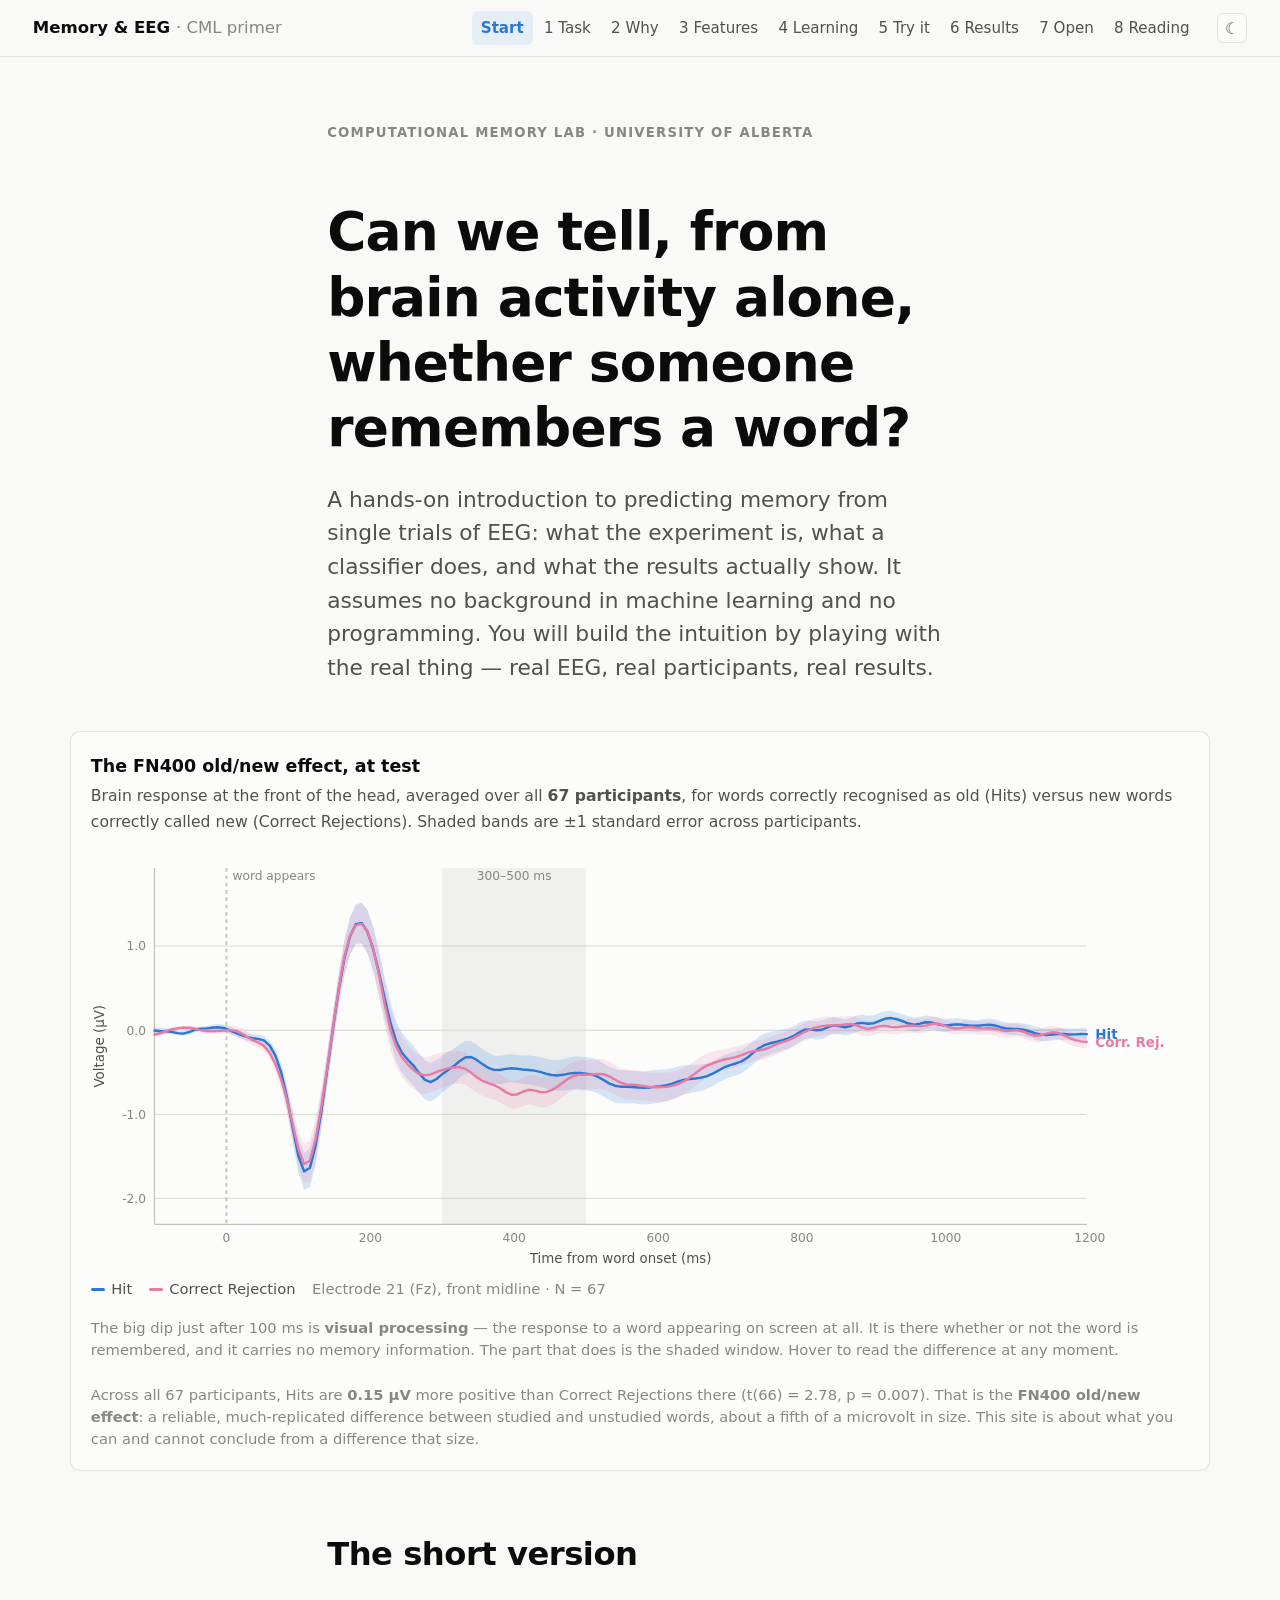
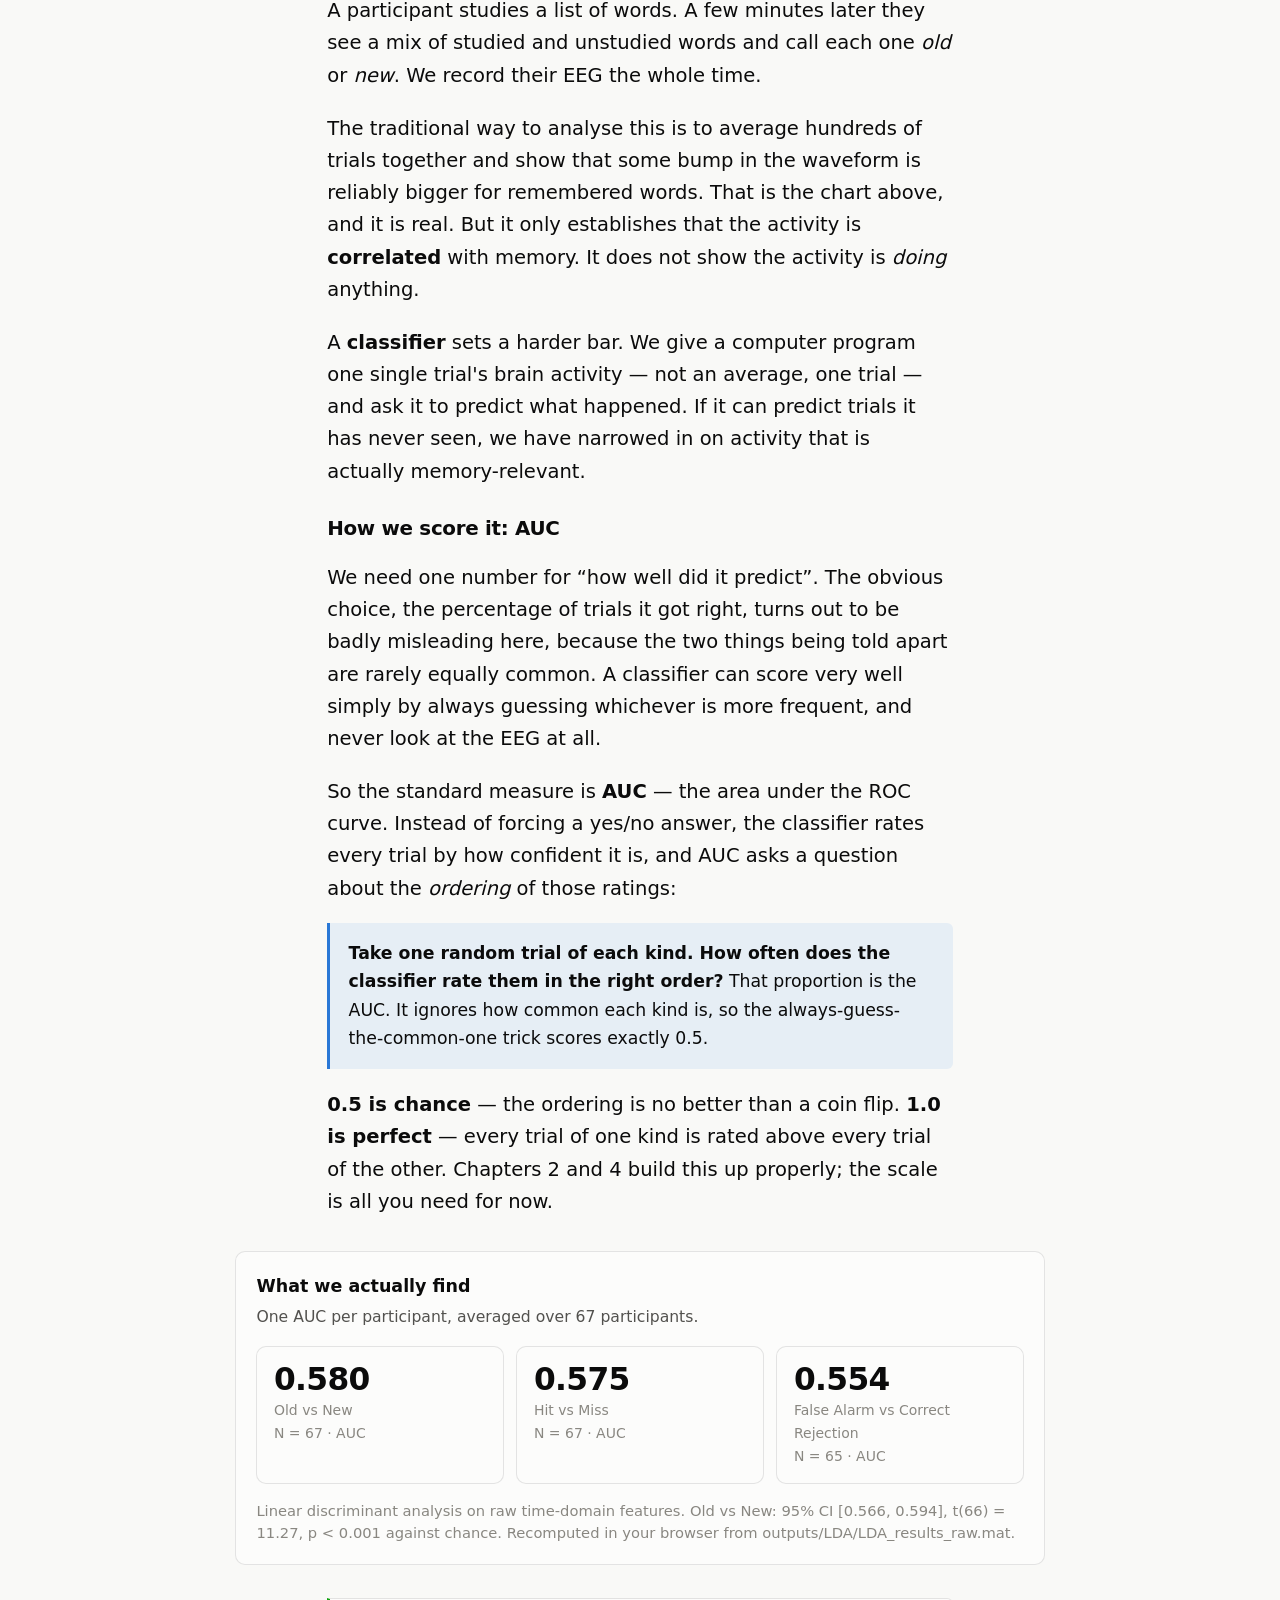
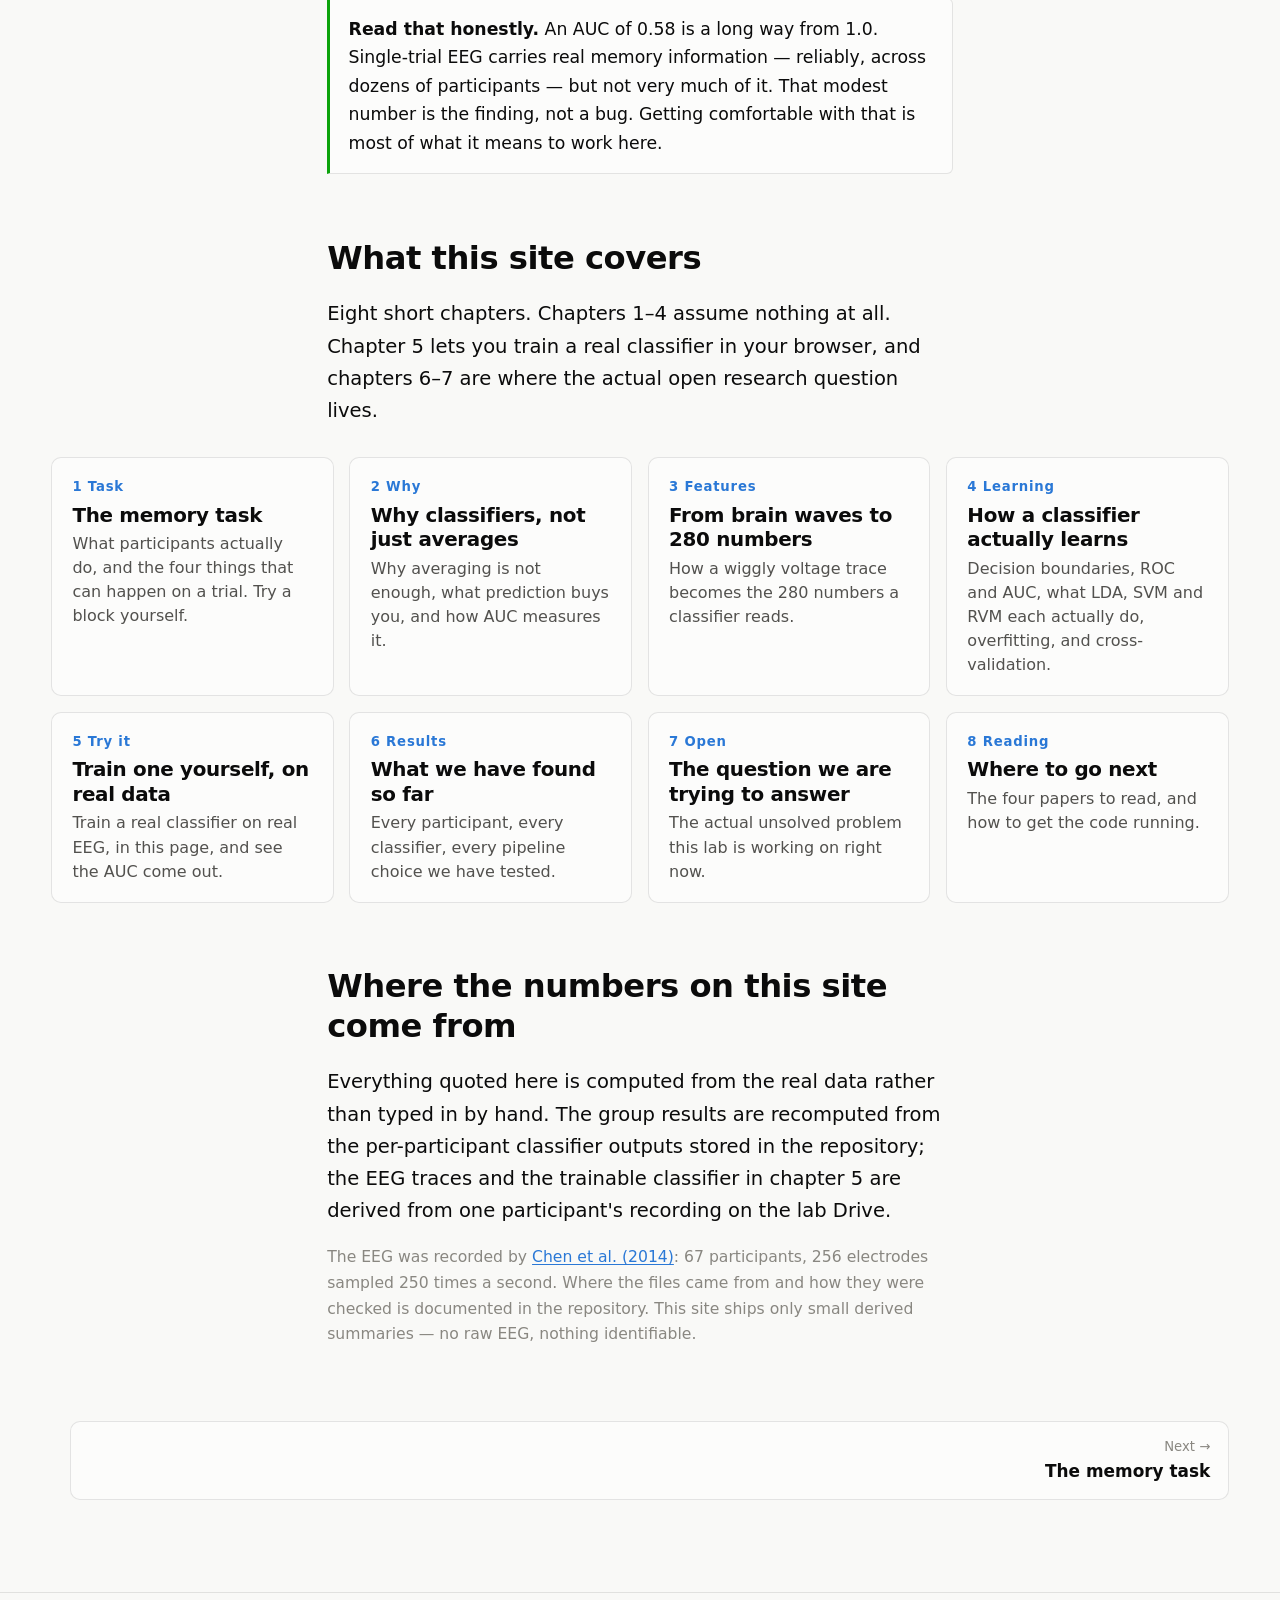
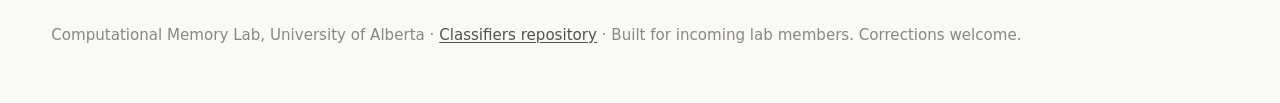
==== commit 4434366a: "Sync site from Classifiers @ 3413b91" ====
--- a/index.html
+++ b/index.html
@@ -163,7 +163,7 @@
   'task.html': 'What participants actually do, and the four things that can happen on a trial. Try a block yourself.',
   'why-classifiers.html': 'Why averaging is not enough, what prediction buys you, and how AUC measures it.',
   'features.html': 'How a wiggly voltage trace becomes the 280 numbers a classifier reads.',
-  'how-it-learns.html': 'Drag a decision boundary around and watch it get things wrong. Then meet cross-validation.',
+  'how-it-learns.html': 'Decision boundaries, ROC and AUC, what LDA, SVM and RVM each actually do, overfitting, and cross-validation.',
   'try-it.html': 'Train a real classifier on real EEG, in this page, and see the AUC come out.',
   'results.html': 'Every participant, every classifier, every pipeline choice we have tested.',
   'open-question.html': 'The actual unsolved problem this lab is working on right now.',
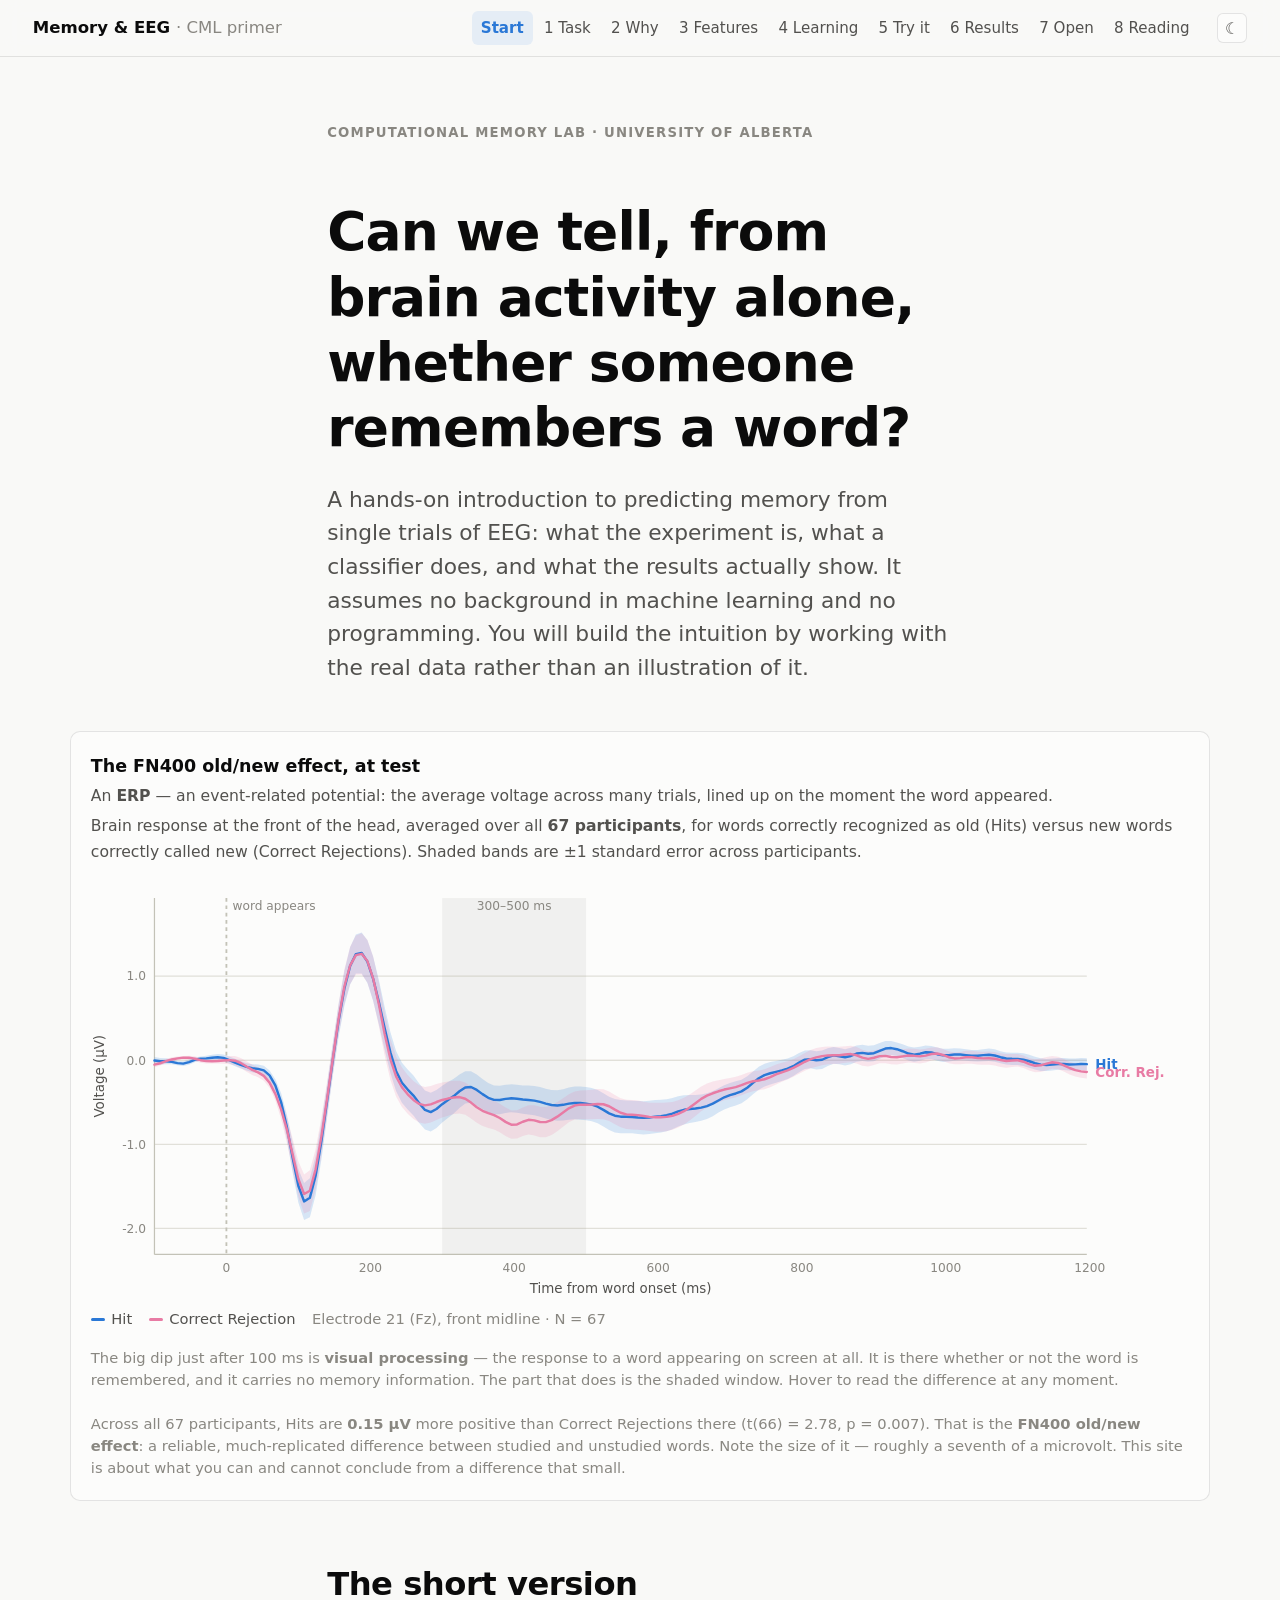
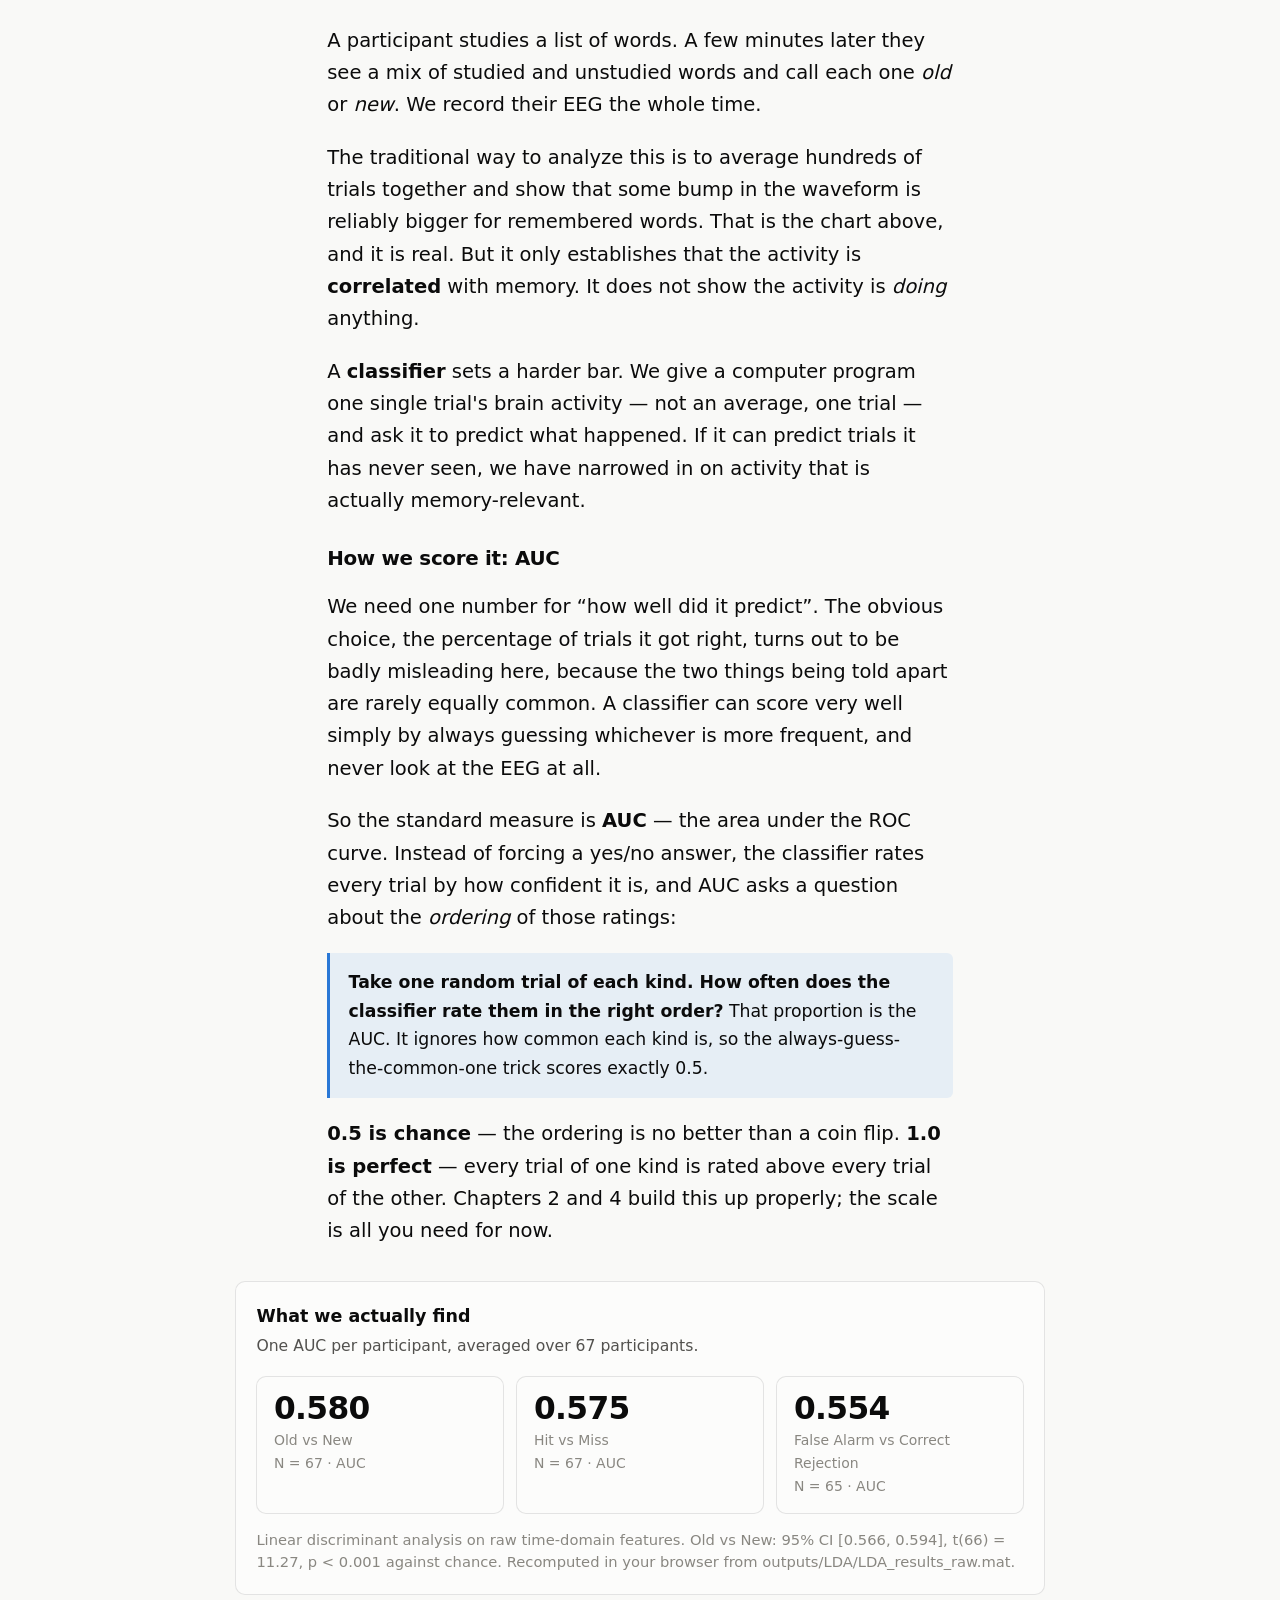
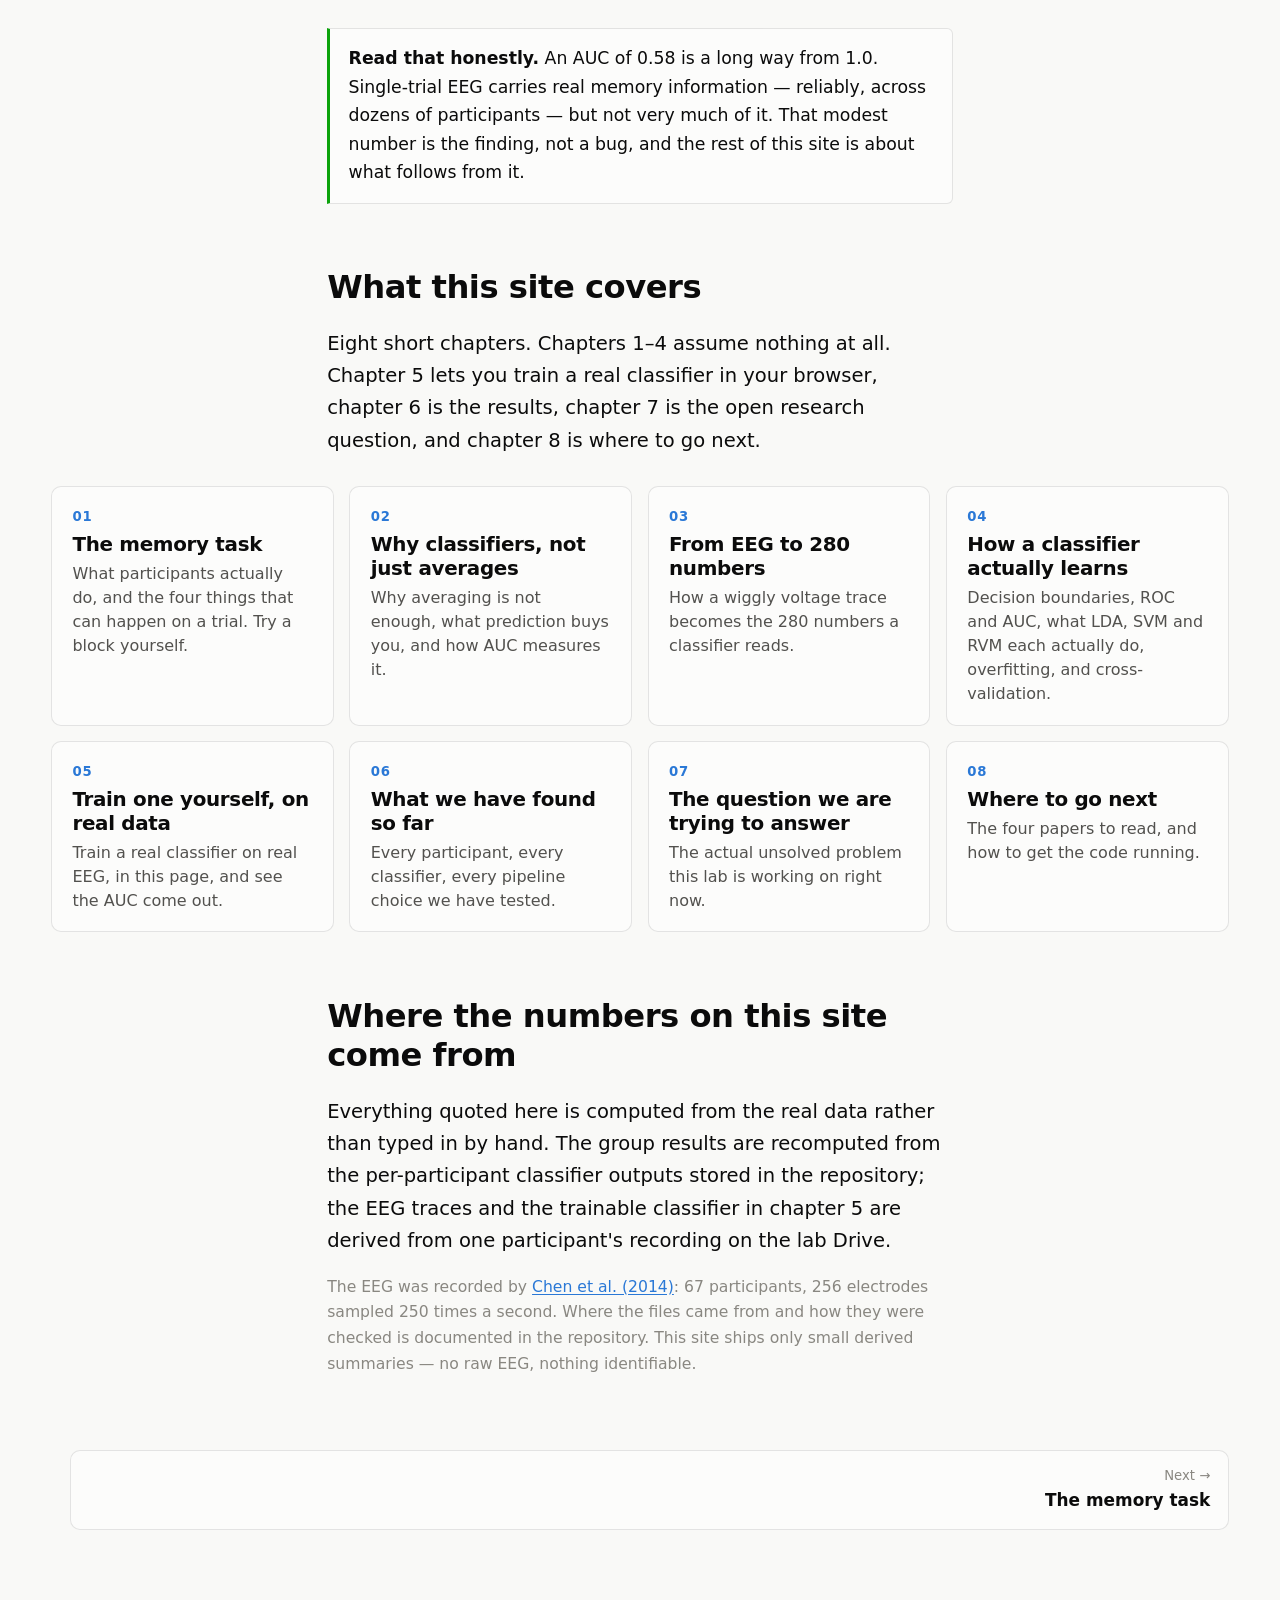
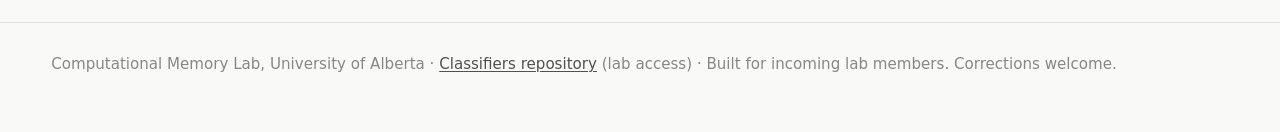
==== commit ad6b424a: "Sync site from Classifiers @ 32f4f06" ====
--- a/index.html
+++ b/index.html
@@ -26,8 +26,7 @@
         A hands-on introduction to predicting memory from single trials of EEG: what the
         experiment is, what a classifier does, and what the results actually show. It
         assumes no background in machine learning and no programming. You will build the
-        intuition by playing with the real thing — real EEG, real participants, real
-        results.
+        intuition by working with the real data rather than an illustration of it.
       </p>
     </div>
   </section>
@@ -35,6 +34,10 @@
   <!-- The hook: the classic effect, and the question. -->
   <figure class="figure figure--wide" id="hook" style="margin-top: 2.5rem;">
     <div class="figure__title" id="hook-title">The FN400 old/new effect, at test</div>
+    <div class="figure__sub" style="margin-bottom:0.2rem">
+      An <b>ERP</b> — an event-related potential: the average voltage across many trials,
+      lined up on the moment the word appeared.
+    </div>
     <div class="figure__sub" id="hook-sub"></div>
     <div id="hook-chart"></div>
     <div class="legend" id="hook-legend" style="margin-top: 0.6rem;"></div>
@@ -50,7 +53,7 @@
         We record their EEG the whole time.
       </p>
       <p>
-        The traditional way to analyse this is to average hundreds of trials together
+        The traditional way to analyze this is to average hundreds of trials together
         and show that some bump in the waveform is reliably bigger for remembered
         words. That is the chart above, and it is real. But it only establishes that
         the activity is <strong>correlated</strong> with memory. It does not show the
@@ -103,8 +106,8 @@
       <div class="keypoint">
         <strong>Read that honestly.</strong> An AUC of 0.58 is a long way from 1.0.
         Single-trial EEG carries real memory information — reliably, across dozens of
-        participants — but not very much of it. That modest number is the finding, not
-        a bug. Getting comfortable with that is most of what it means to work here.
+        participants — but not very much of it. That modest number is the finding, not a
+        bug, and the rest of this site is about what follows from it.
       </div>
     </div>
   </section>
@@ -114,8 +117,8 @@
       <h2>What this site covers</h2>
       <p>
         Eight short chapters. Chapters 1–4 assume nothing at all. Chapter 5 lets you
-        train a real classifier in your browser, and chapters 6–7 are where the actual
-        open research question lives.
+        train a real classifier in your browser, chapter 6 is the results, chapter 7 is
+        the open research question, and chapter 8 is where to go next.
       </p>
     </div>
     <div class="cards" id="chapter-cards" style="margin-top: 1.6rem;"></div>
@@ -145,7 +148,7 @@
 <footer class="footer">
   <div class="wrap">
     Computational Memory Lab, University of Alberta ·
-    <a href="https://github.com/Computational-Memory-Lab/Classifiers">Classifiers repository</a> ·
+    <a href="https://github.com/Computational-Memory-Lab/Classifiers">Classifiers repository</a> <span class="muted">(lab access)</span> ·
     Built for incoming lab members. Corrections welcome.
   </div>
 </footer>
@@ -172,7 +175,7 @@
 document.getElementById('chapter-cards').innerHTML = CHAPTERS
   .filter((c) => c.href !== 'index.html')
   .map((c) => `<a href="${c.href}">
-      <div class="n">${c.short.split('.')[0].padStart(2, '0')}</div>
+      <div class="n">${(c.short.match(/^\d+/) || [''])[0].padStart(2, '0')}</div>
       <h3>${c.title}</h3>
       <p>${blurbs[c.href] || ''}</p>
     </a>`).join('');
@@ -212,7 +215,7 @@
 
 document.getElementById('hook-sub').innerHTML =
   `Brain response at the front of the head, averaged over all <b>${G.nParticipants} participants</b>, `
-  + `for words correctly recognised as old (Hits) versus new words correctly called new `
+  + `for words correctly recognized as old (Hits) versus new words correctly called new `
   + `(Correct Rejections). Shaded bands are ±1 standard error across participants.`;
 document.getElementById('hook-legend').innerHTML = series.map((s) =>
   `<span class="legend__item"><span class="legend__swatch legend__swatch--line" style="background:${token(s.color)}"></span>${s.label}</span>`
@@ -234,8 +237,8 @@
     + `more positive than Correct Rejections there `
     + `(t(${s.df}) = ${s.t.toFixed(2)}, p = ${s.p < 0.001 ? '< 0.001' : s.p.toFixed(3)}). `
     + `That is the <b>FN400 old/new effect</b>: a reliable, much-replicated difference between `
-    + `studied and unstudied words, about a fifth of a microvolt in size. This site is about `
-    + `what you can and cannot conclude from a difference that size.`;
+    + `studied and unstudied words. Note the size of it — roughly a seventh of a microvolt. `
+    + `This site is about what you can and cannot conclude from a difference that small.`;
 }
 
 const tip = tooltip();
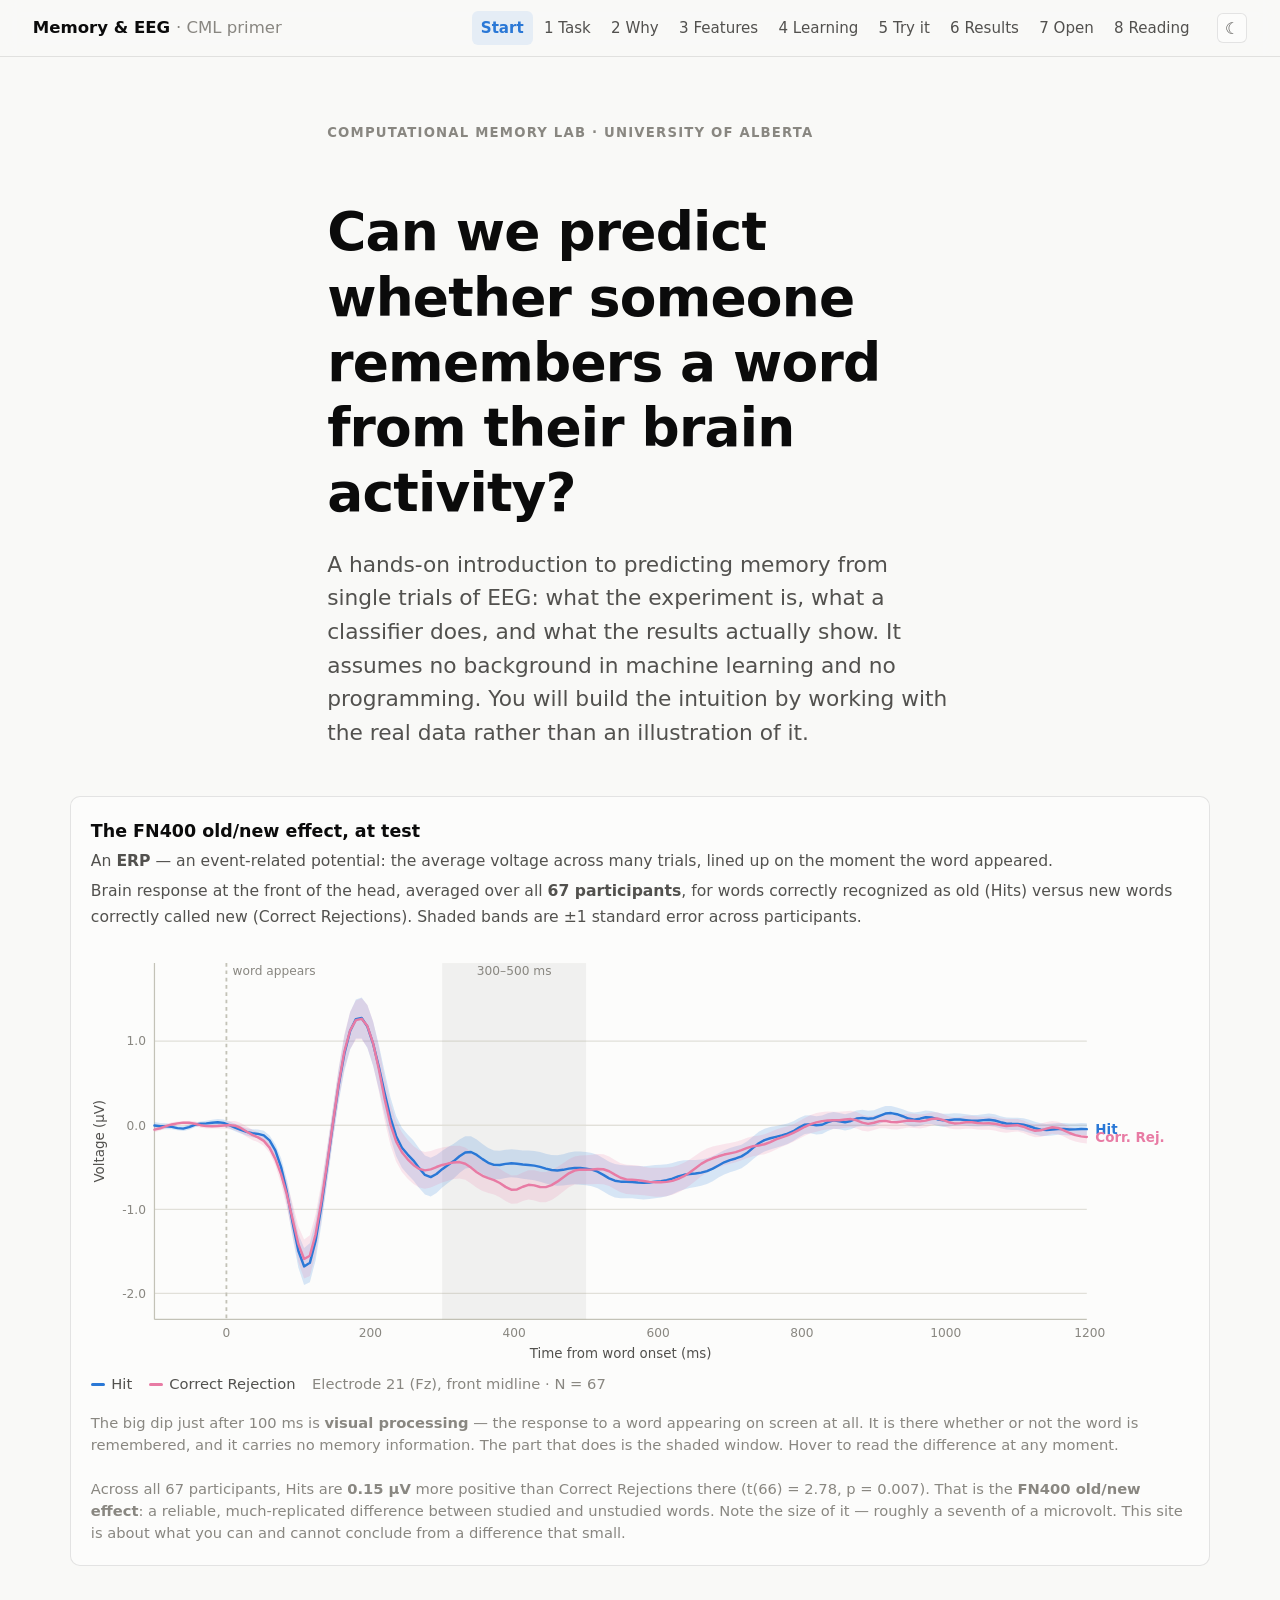
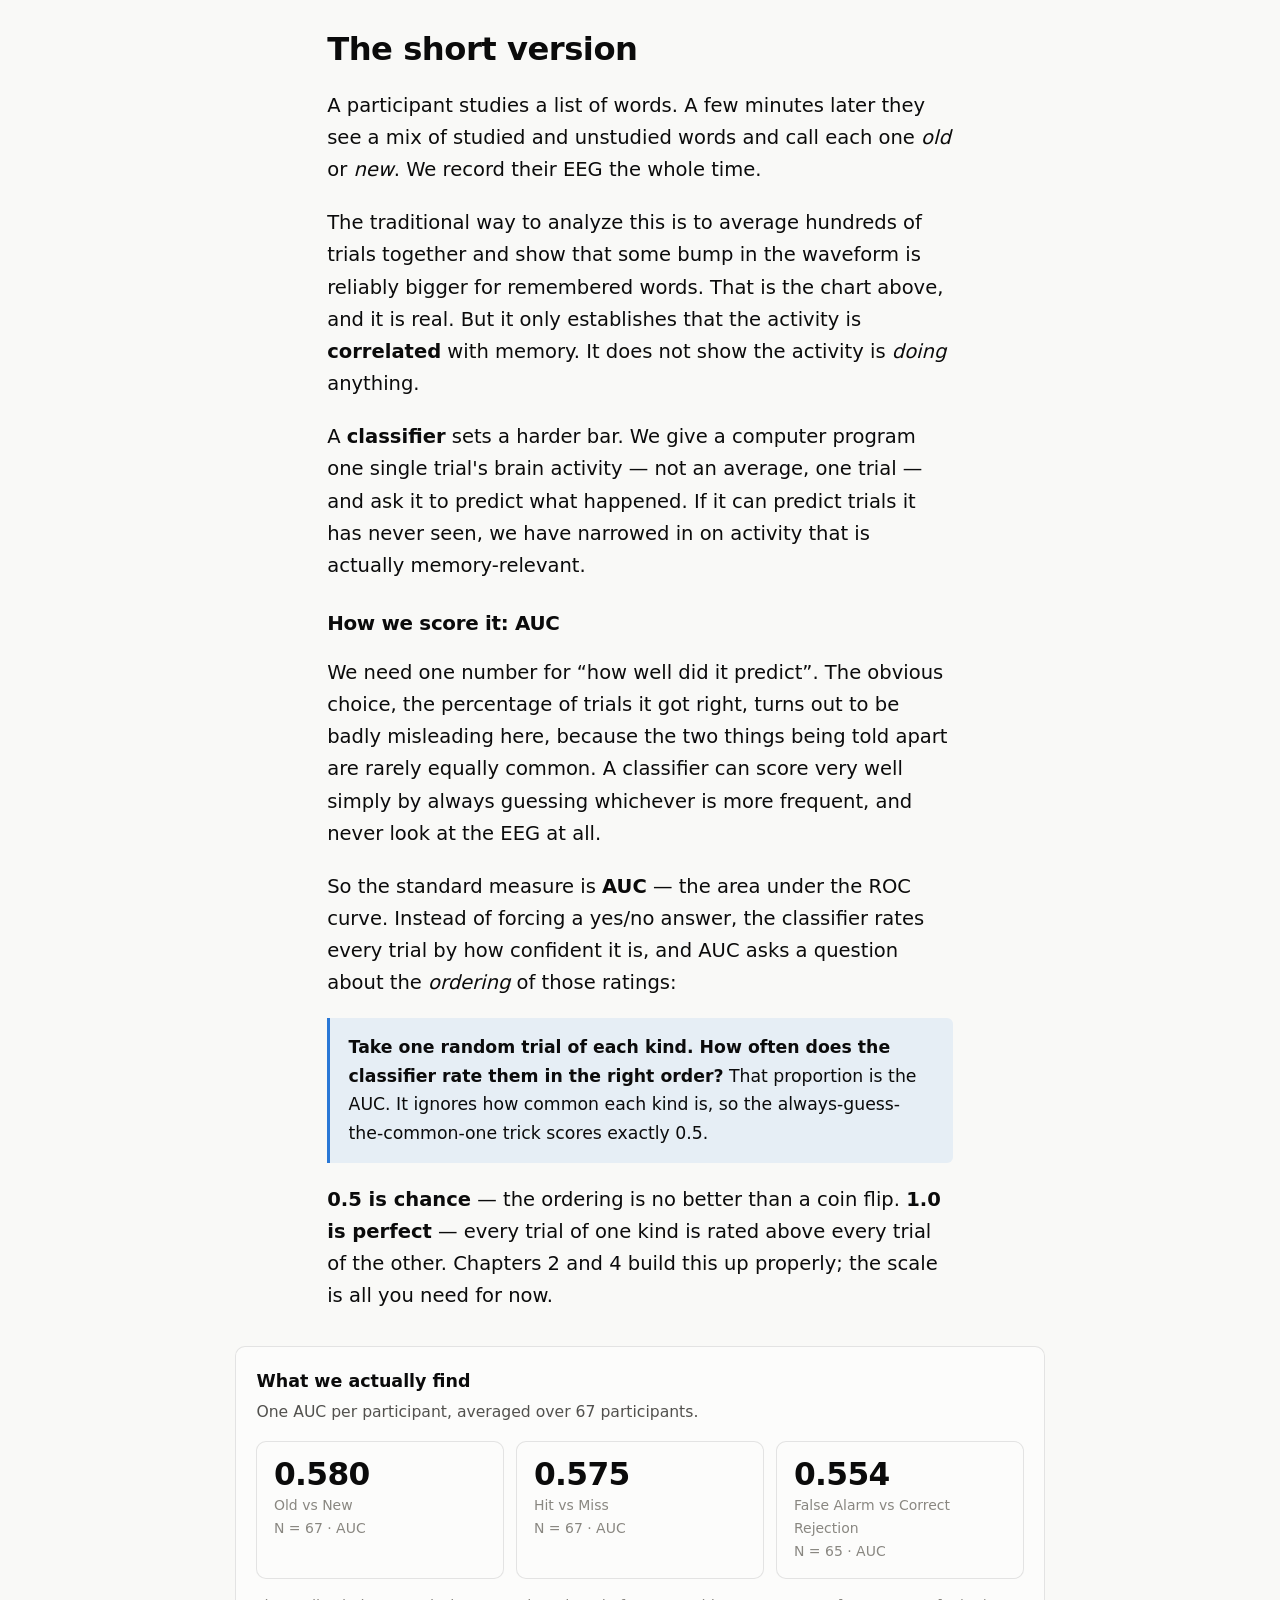
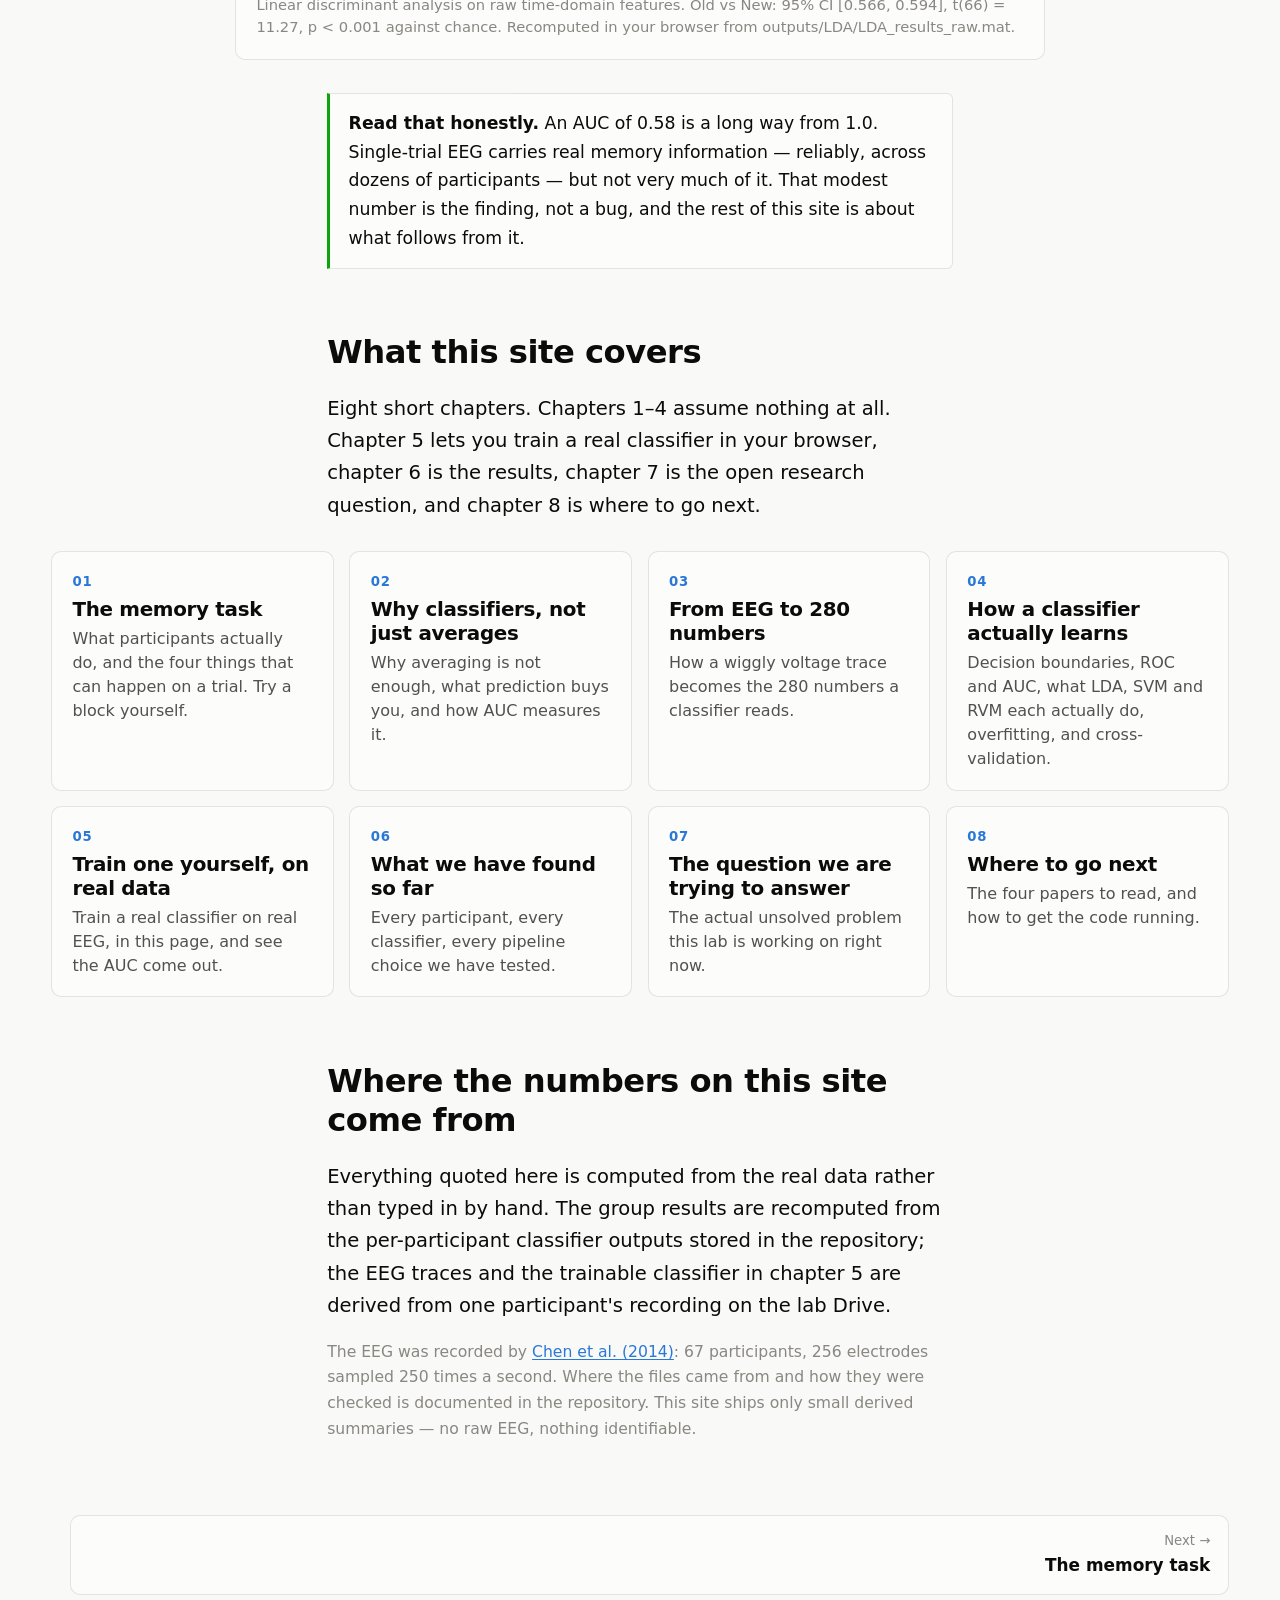
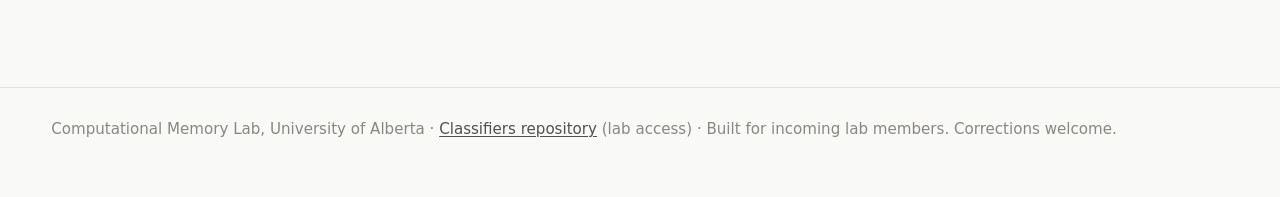
==== commit 91430e72: "Sync site from Classifiers @ cab6977" ====
--- a/index.html
+++ b/index.html
@@ -21,7 +21,7 @@
   <section style="padding: 3.5rem 0 0;">
     <div class="prose">
       <p class="eyebrow">Computational Memory Lab · University of Alberta</p>
-      <h1>Can we tell, from brain activity alone, whether someone remembers a word?</h1>
+      <h1>Can we predict whether someone remembers a word from their brain activity?</h1>
       <p class="lede">
         A hands-on introduction to predicting memory from single trials of EEG: what the
         experiment is, what a classifier does, and what the results actually show. It
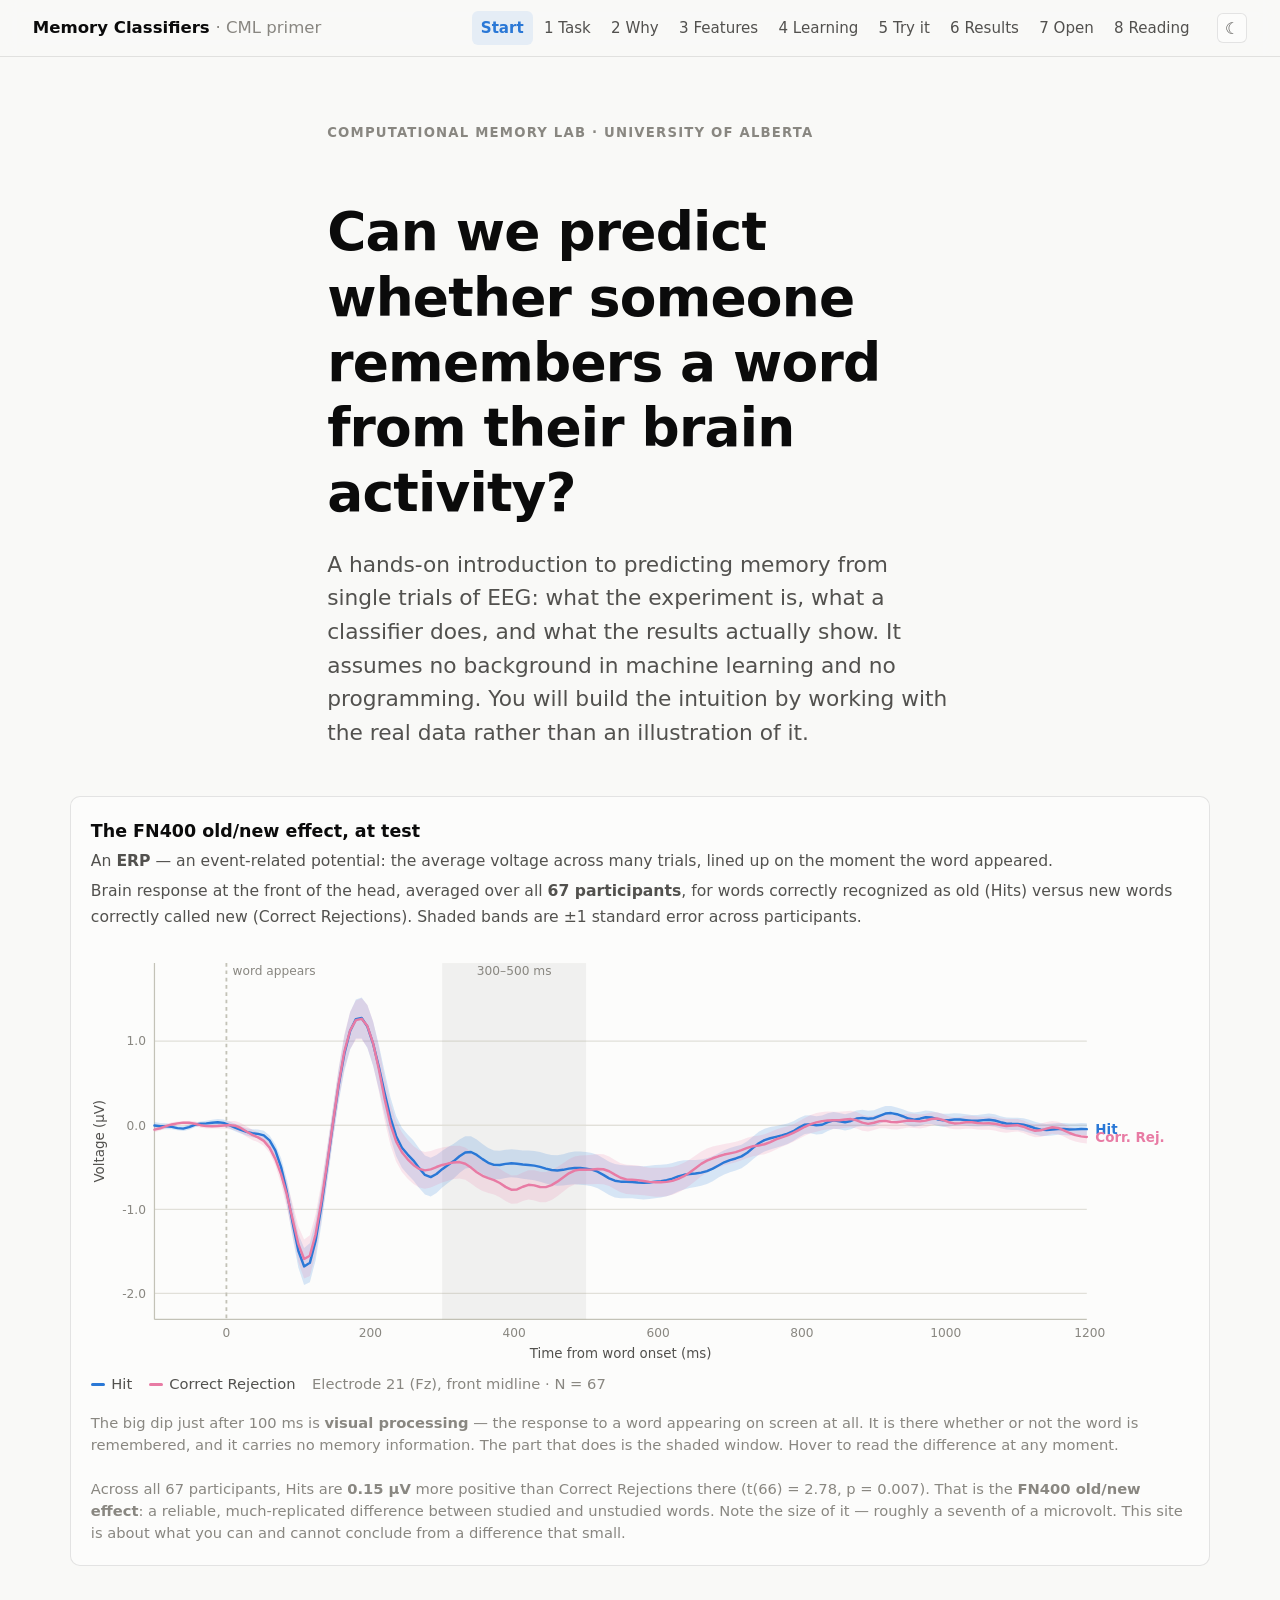
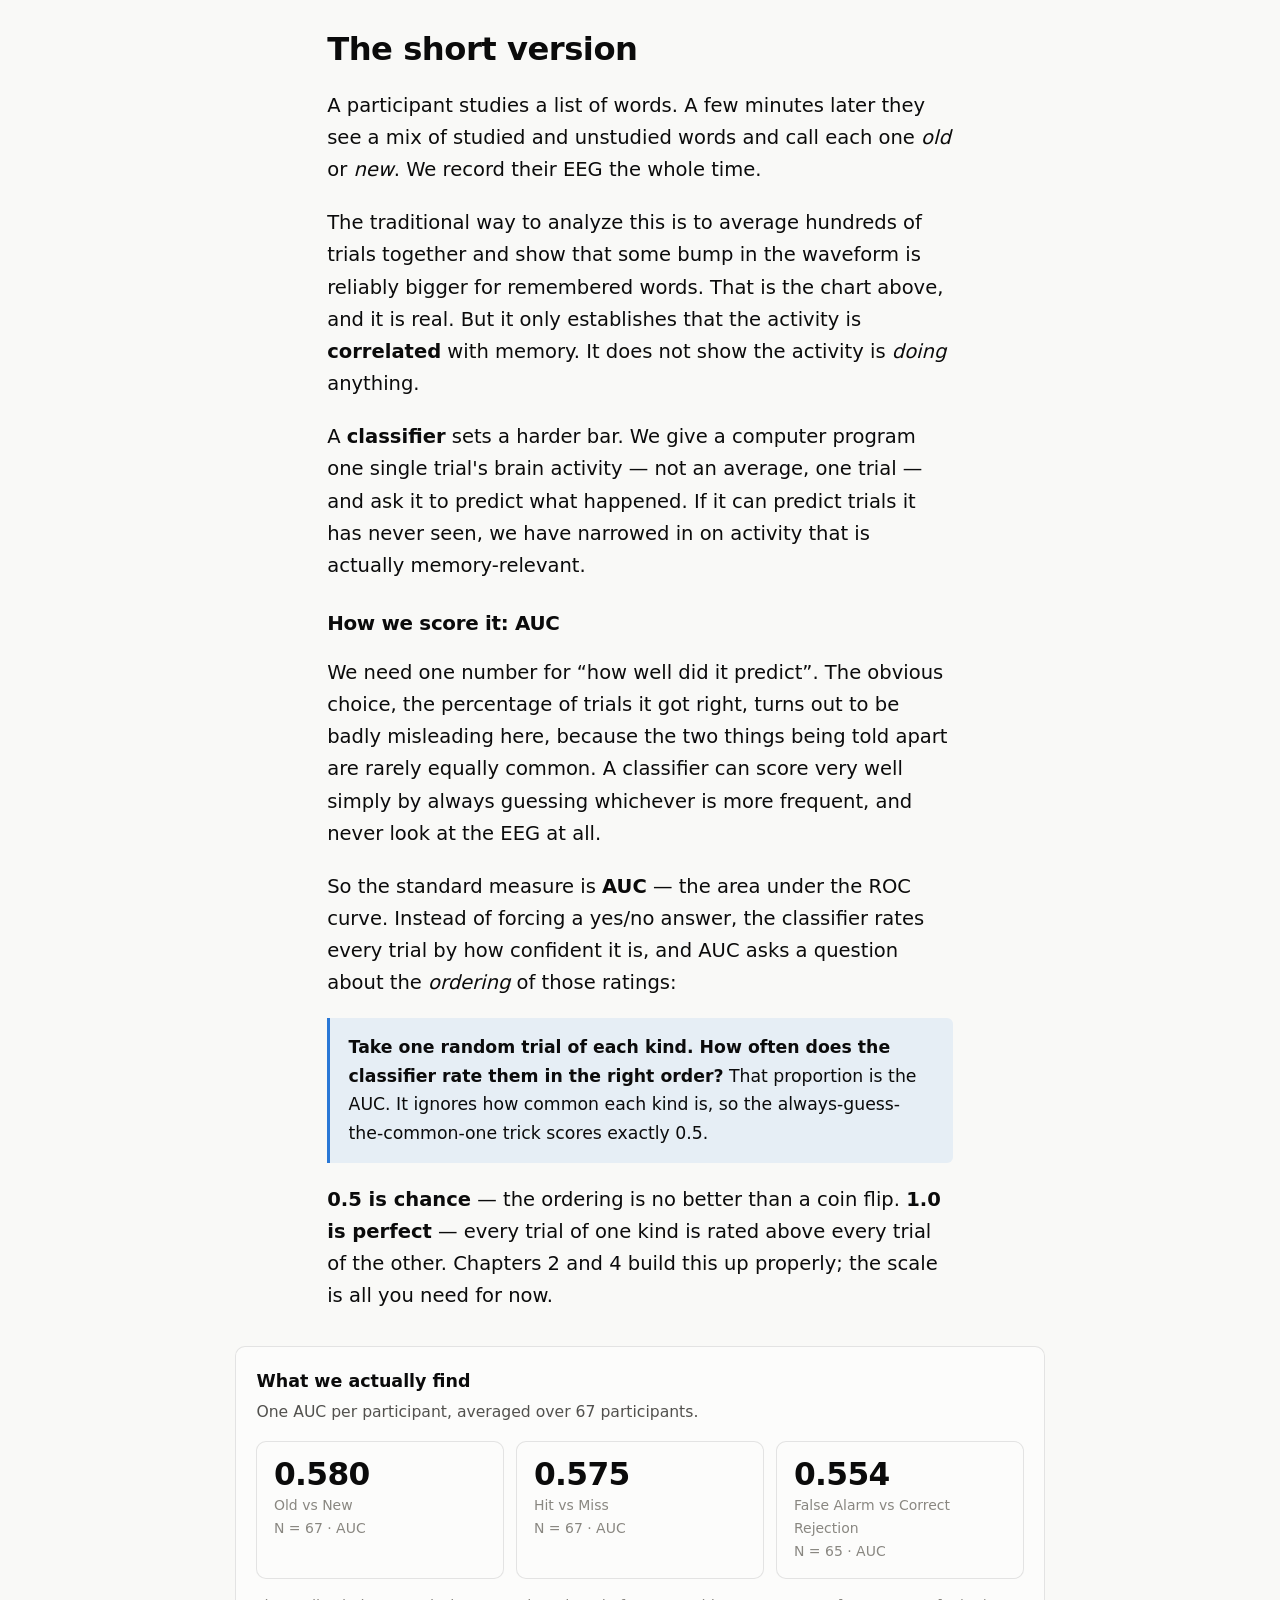
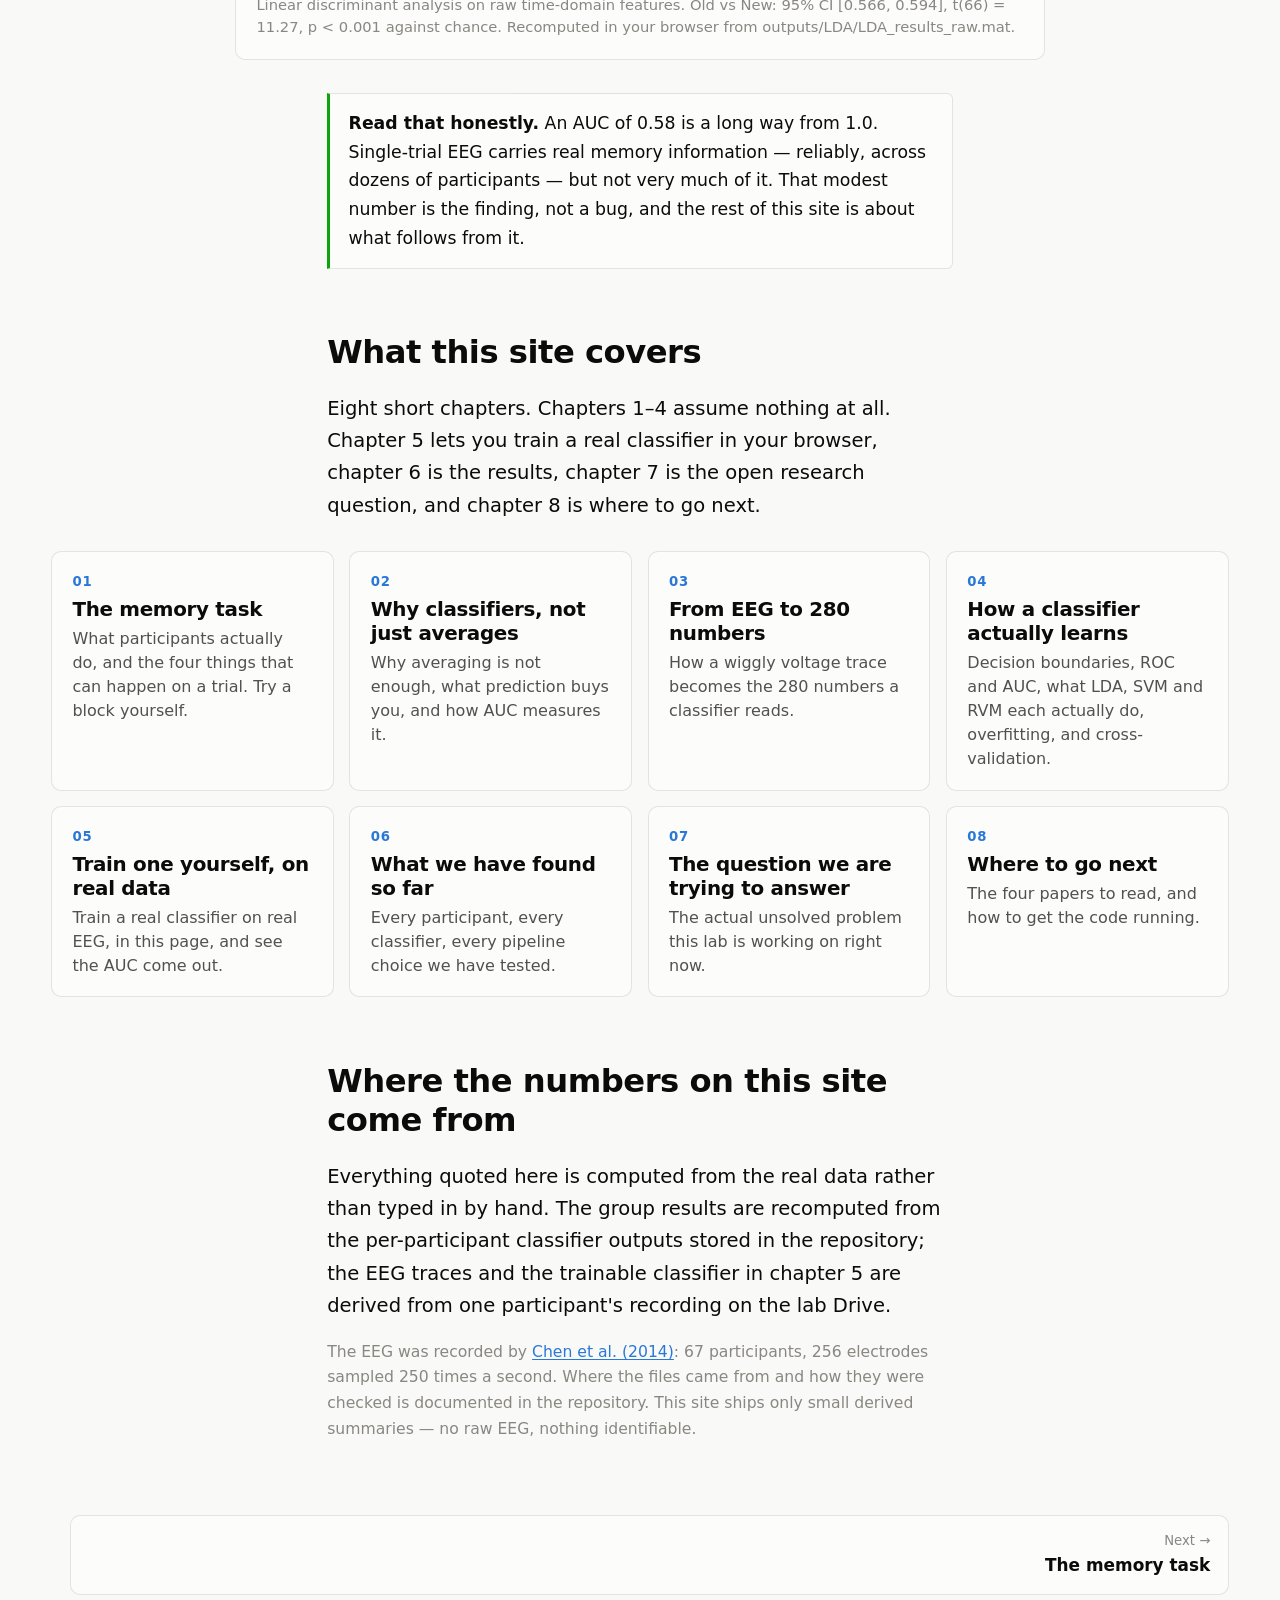
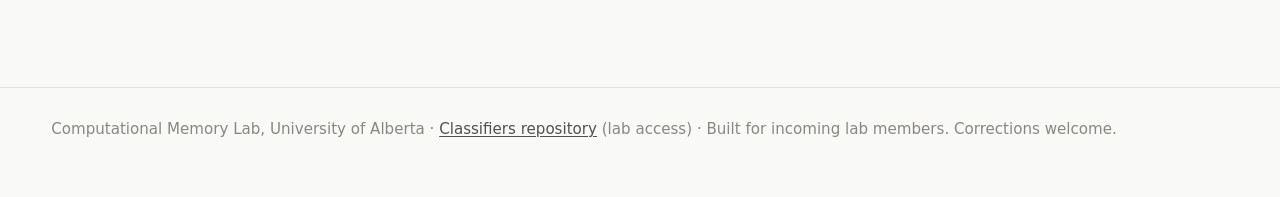
==== commit 171731f2: "Sync site from Classifiers @ e7cd41a" ====
--- a/index.html
+++ b/index.html
@@ -10,7 +10,7 @@
 <body>
 
 <header class="topbar">
-  <a class="topbar__home" href="index.html">Memory &amp; EEG <span>· CML primer</span></a>
+  <a class="topbar__home" href="index.html">Memory Classifiers <span>· CML primer</span></a>
   <div class="topbar__spacer"></div>
   <nav class="topbar__nav" aria-label="Chapters"></nav>
   <button class="theme-toggle" type="button">☾</button>
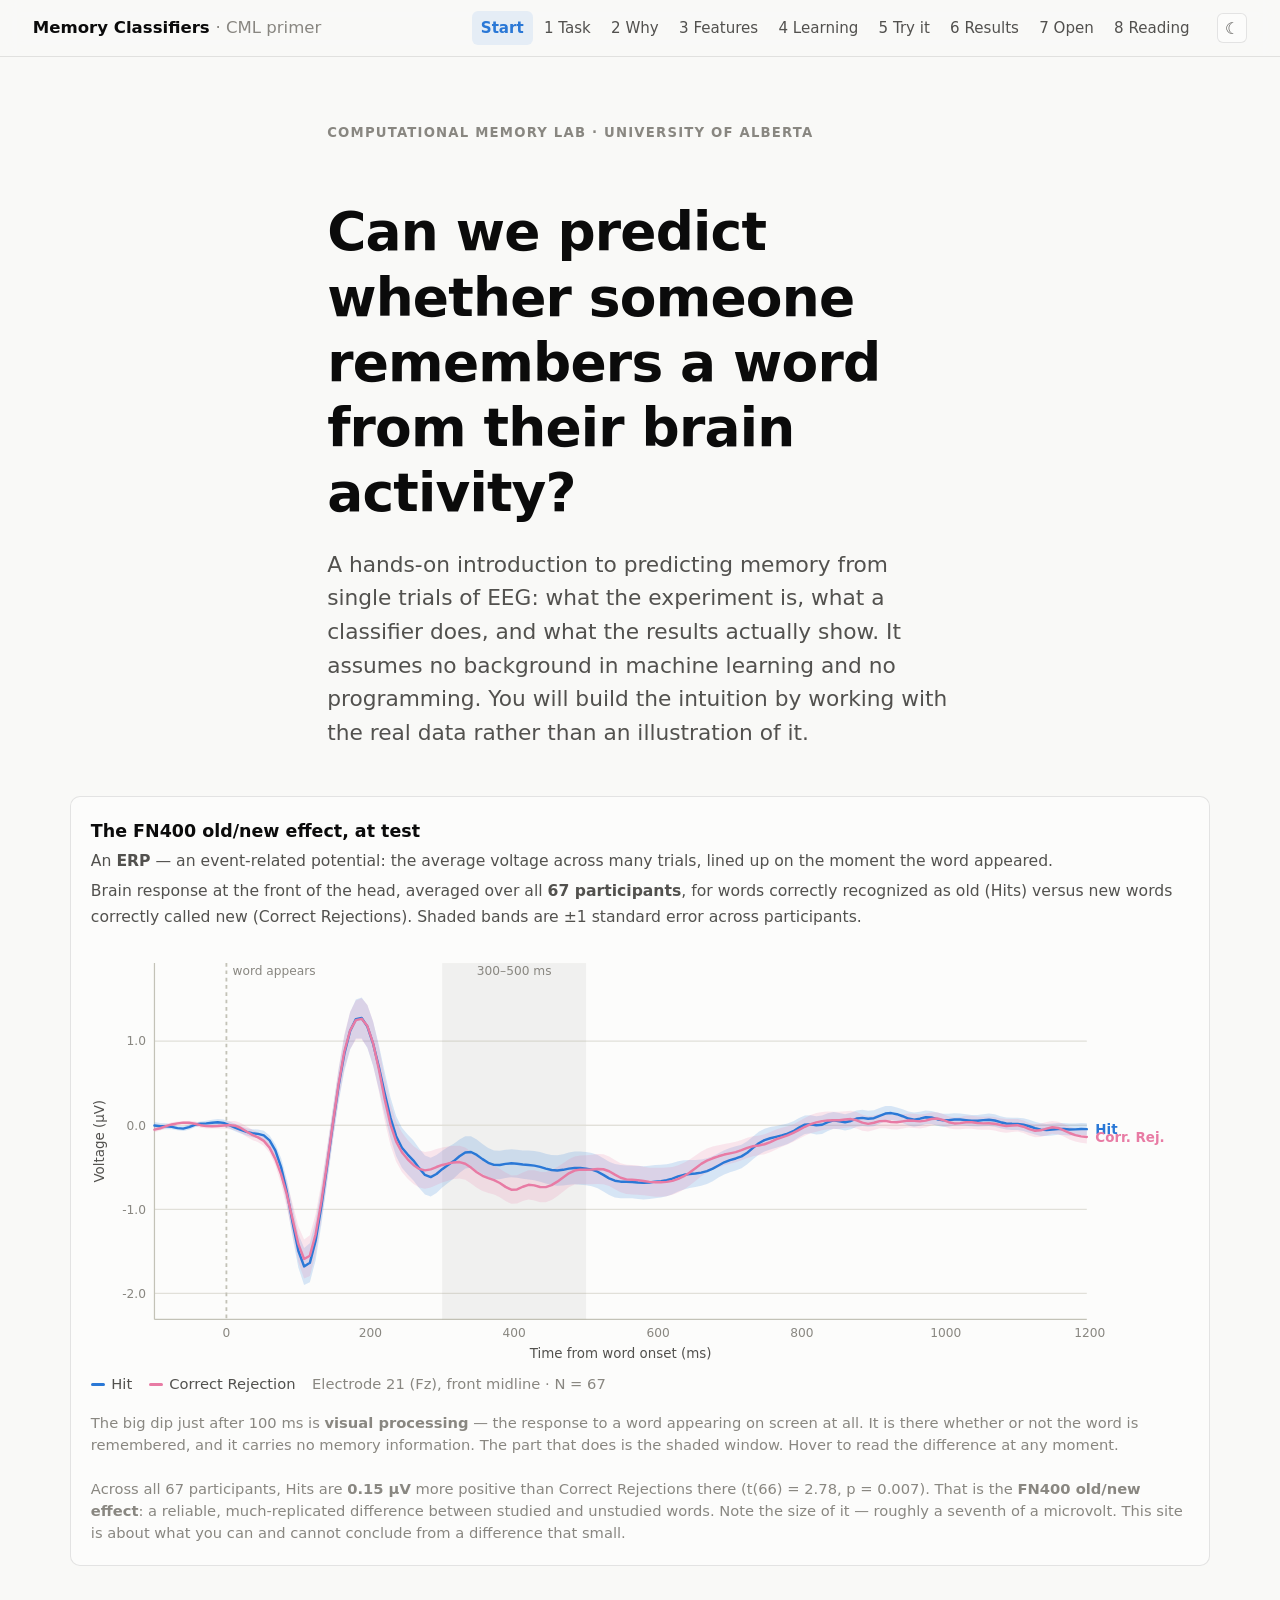
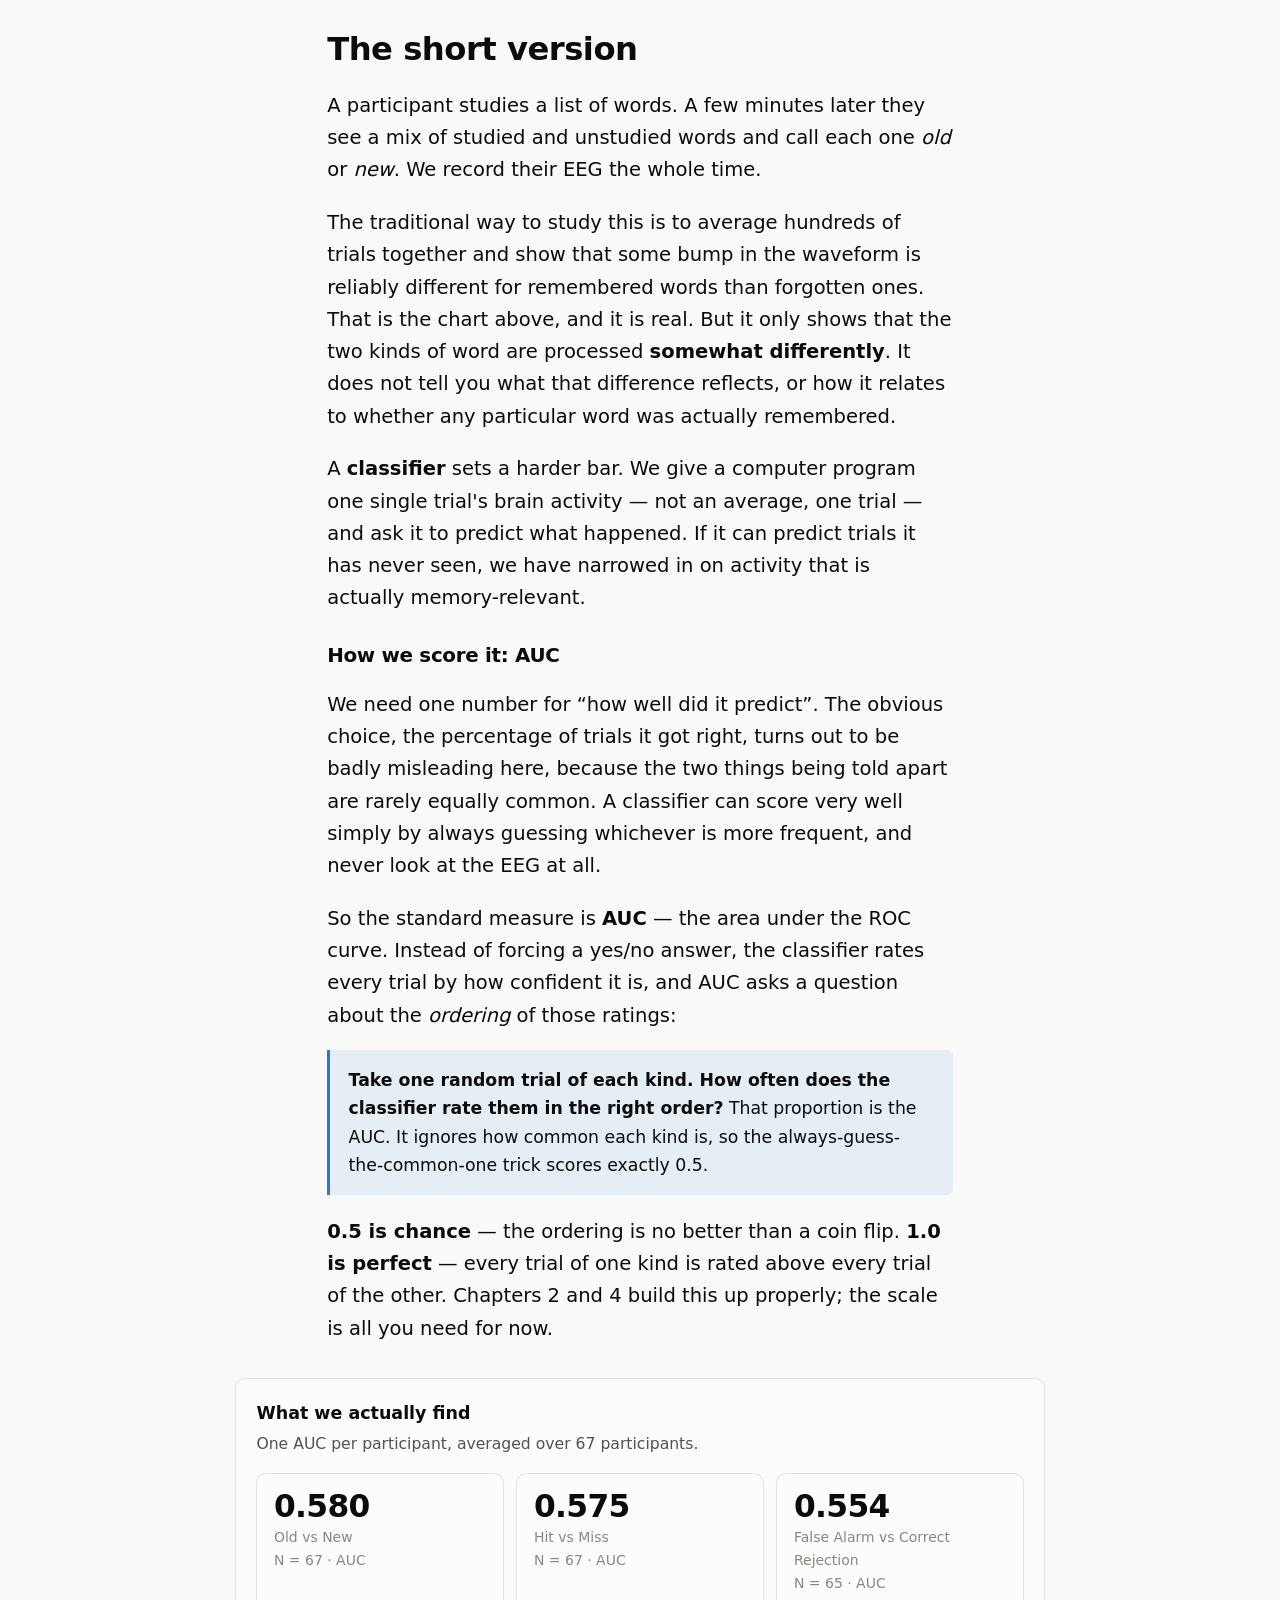
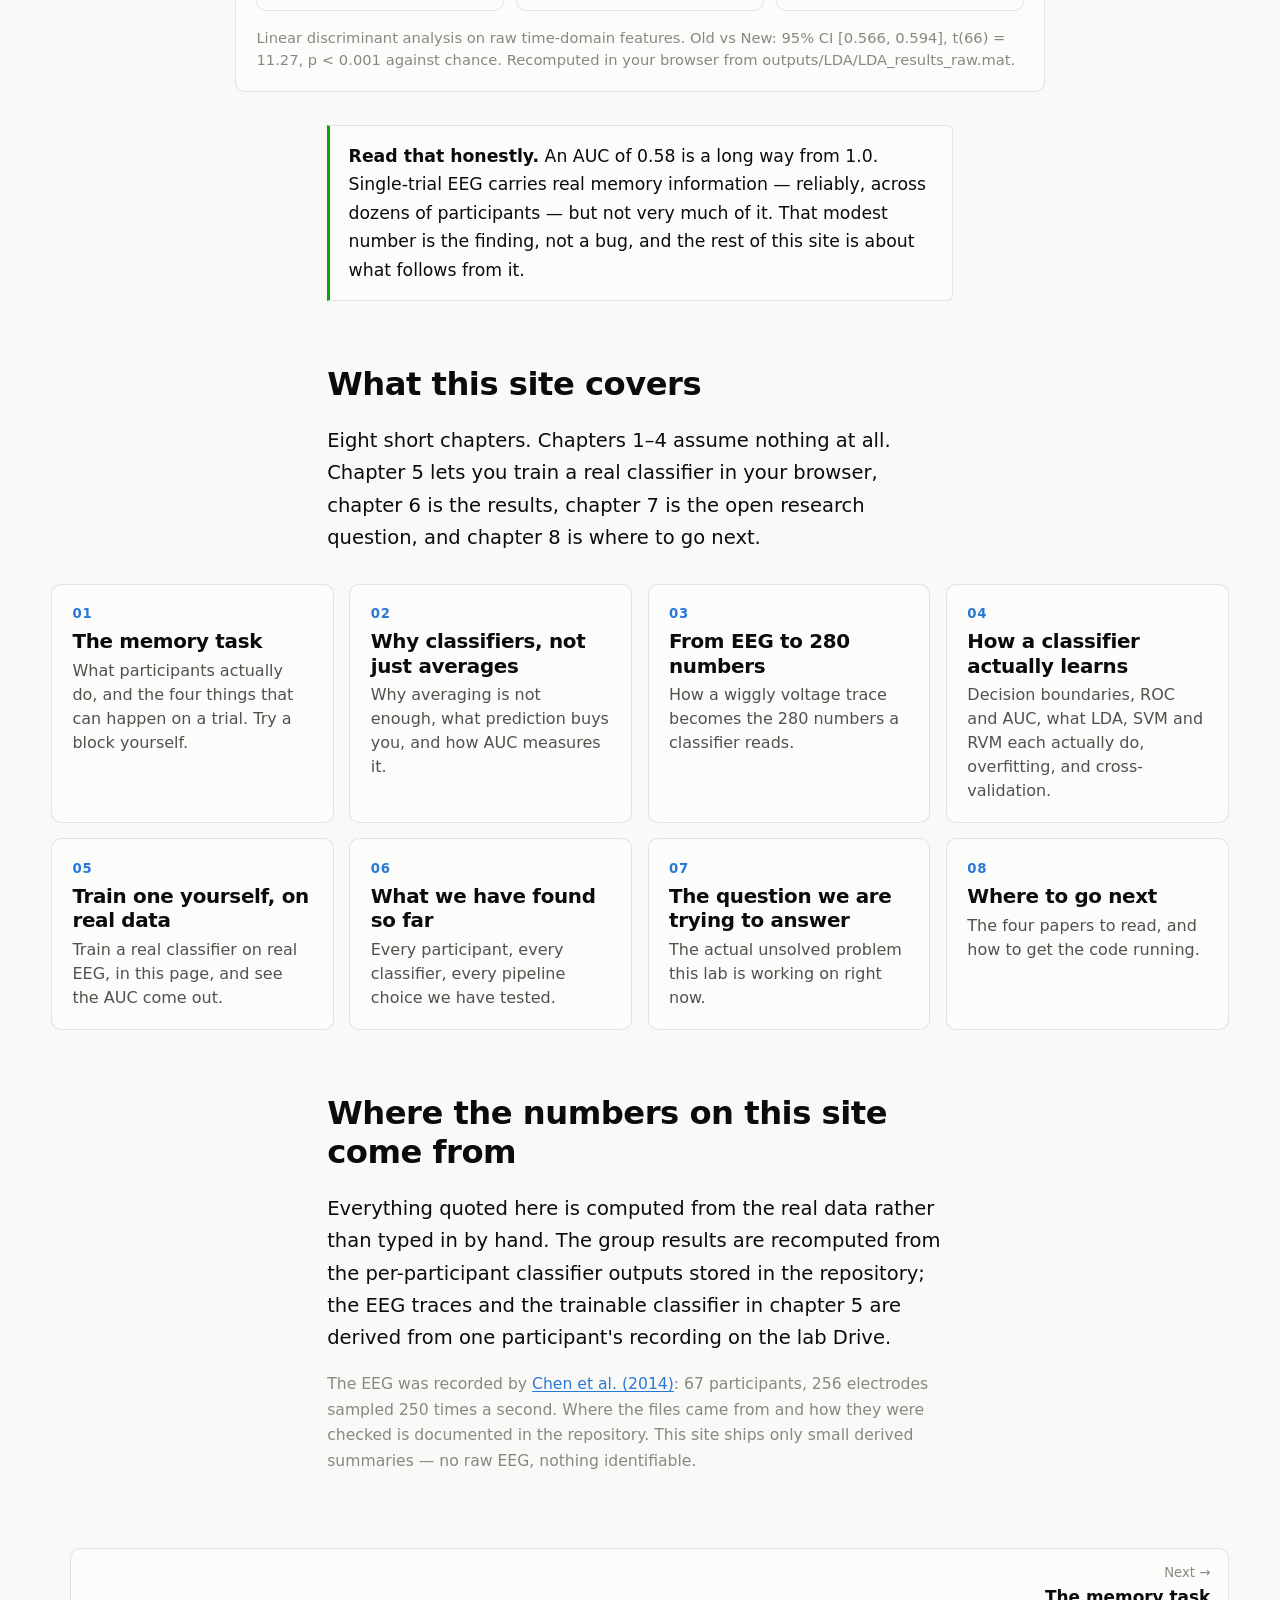
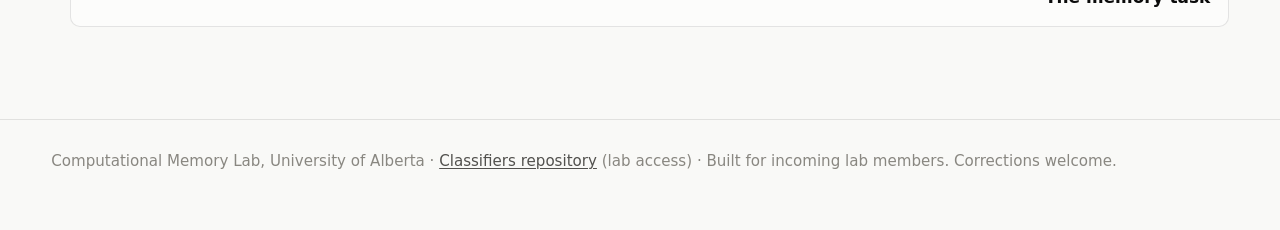
==== commit 6b4093be: "Sync site from Classifiers @ f28044d" ====
--- a/index.html
+++ b/index.html
@@ -53,11 +53,12 @@
         We record their EEG the whole time.
       </p>
       <p>
-        The traditional way to analyze this is to average hundreds of trials together
-        and show that some bump in the waveform is reliably bigger for remembered
-        words. That is the chart above, and it is real. But it only establishes that
-        the activity is <strong>correlated</strong> with memory. It does not show the
-        activity is <em>doing</em> anything.
+        The traditional way to study this is to average hundreds of trials together
+        and show that some bump in the waveform is reliably different for remembered
+        words than forgotten ones. That is the chart above, and it is real. But it only
+        shows that the two kinds of word are processed <strong>somewhat differently</strong>.
+        It does not tell you what that difference reflects, or how it relates to whether
+        any particular word was actually remembered.
       </p>
       <p>
         A <strong>classifier</strong> sets a harder bar. We give a computer program
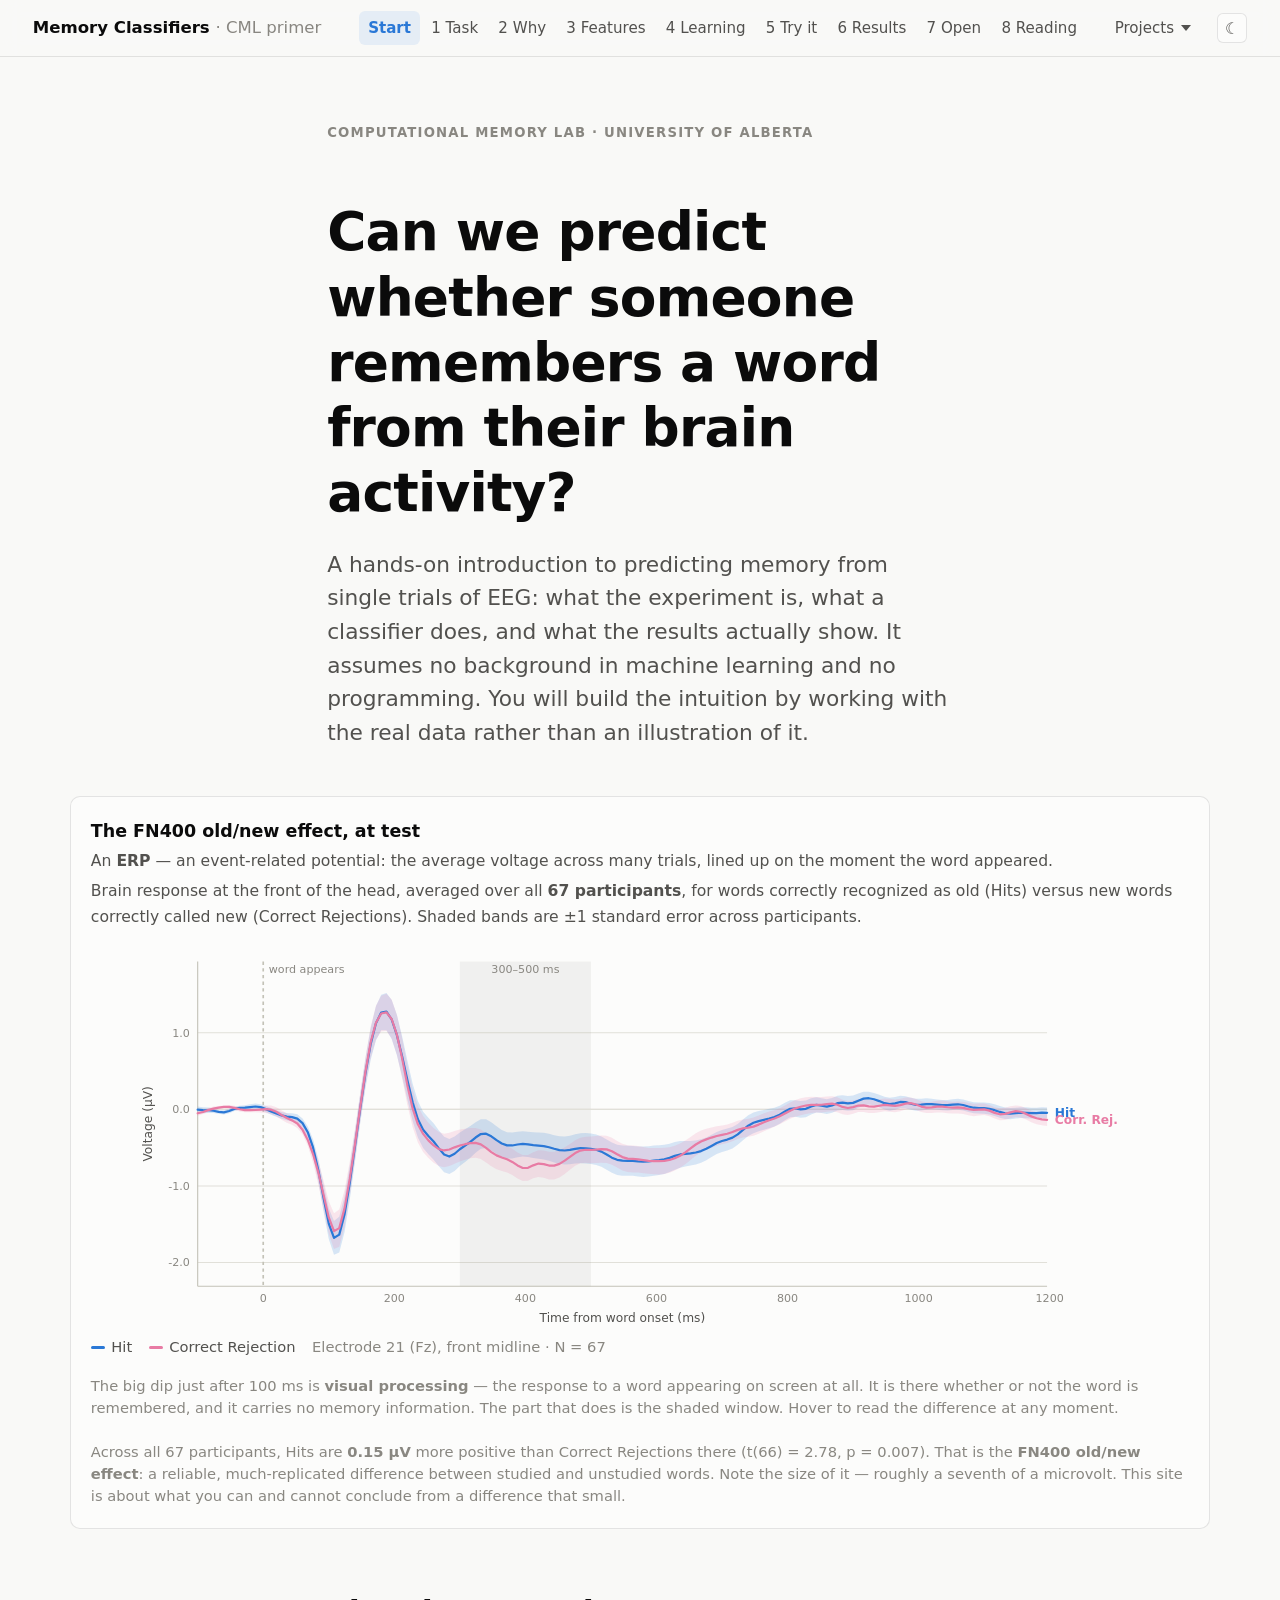
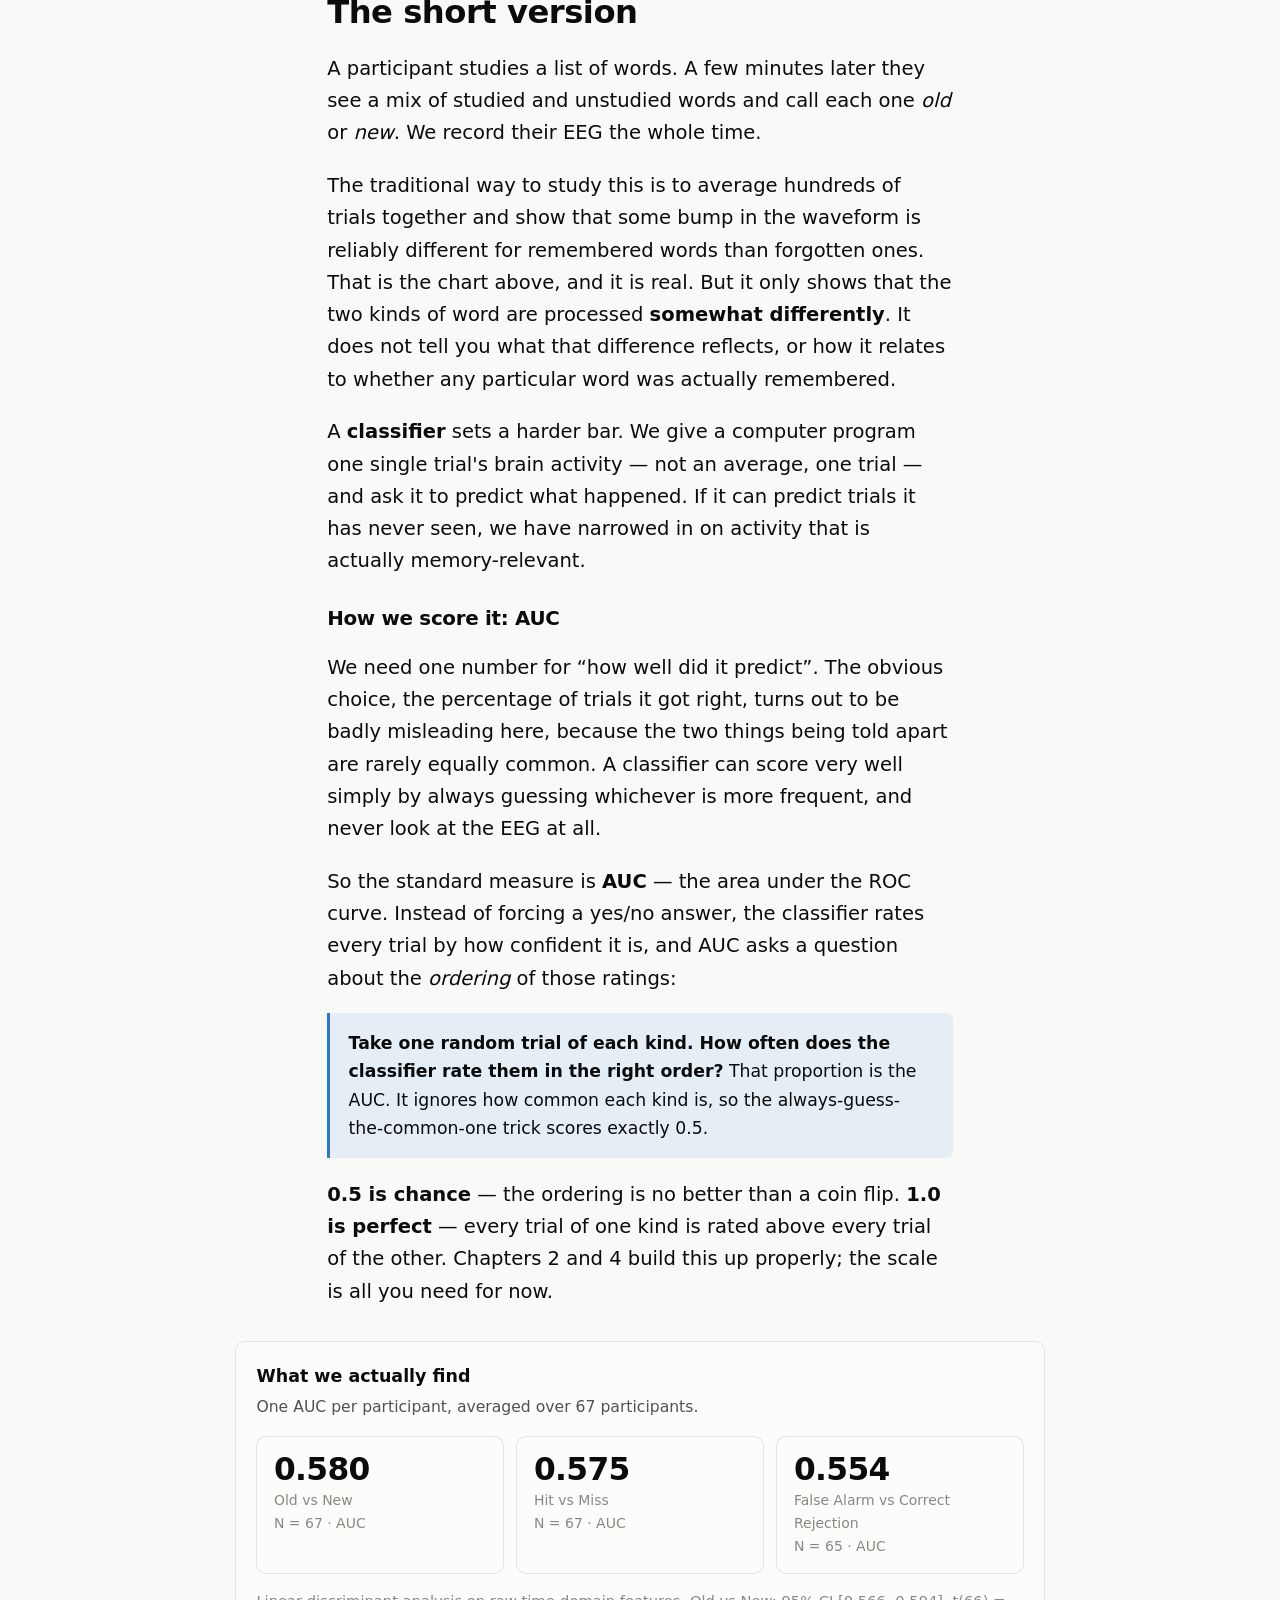
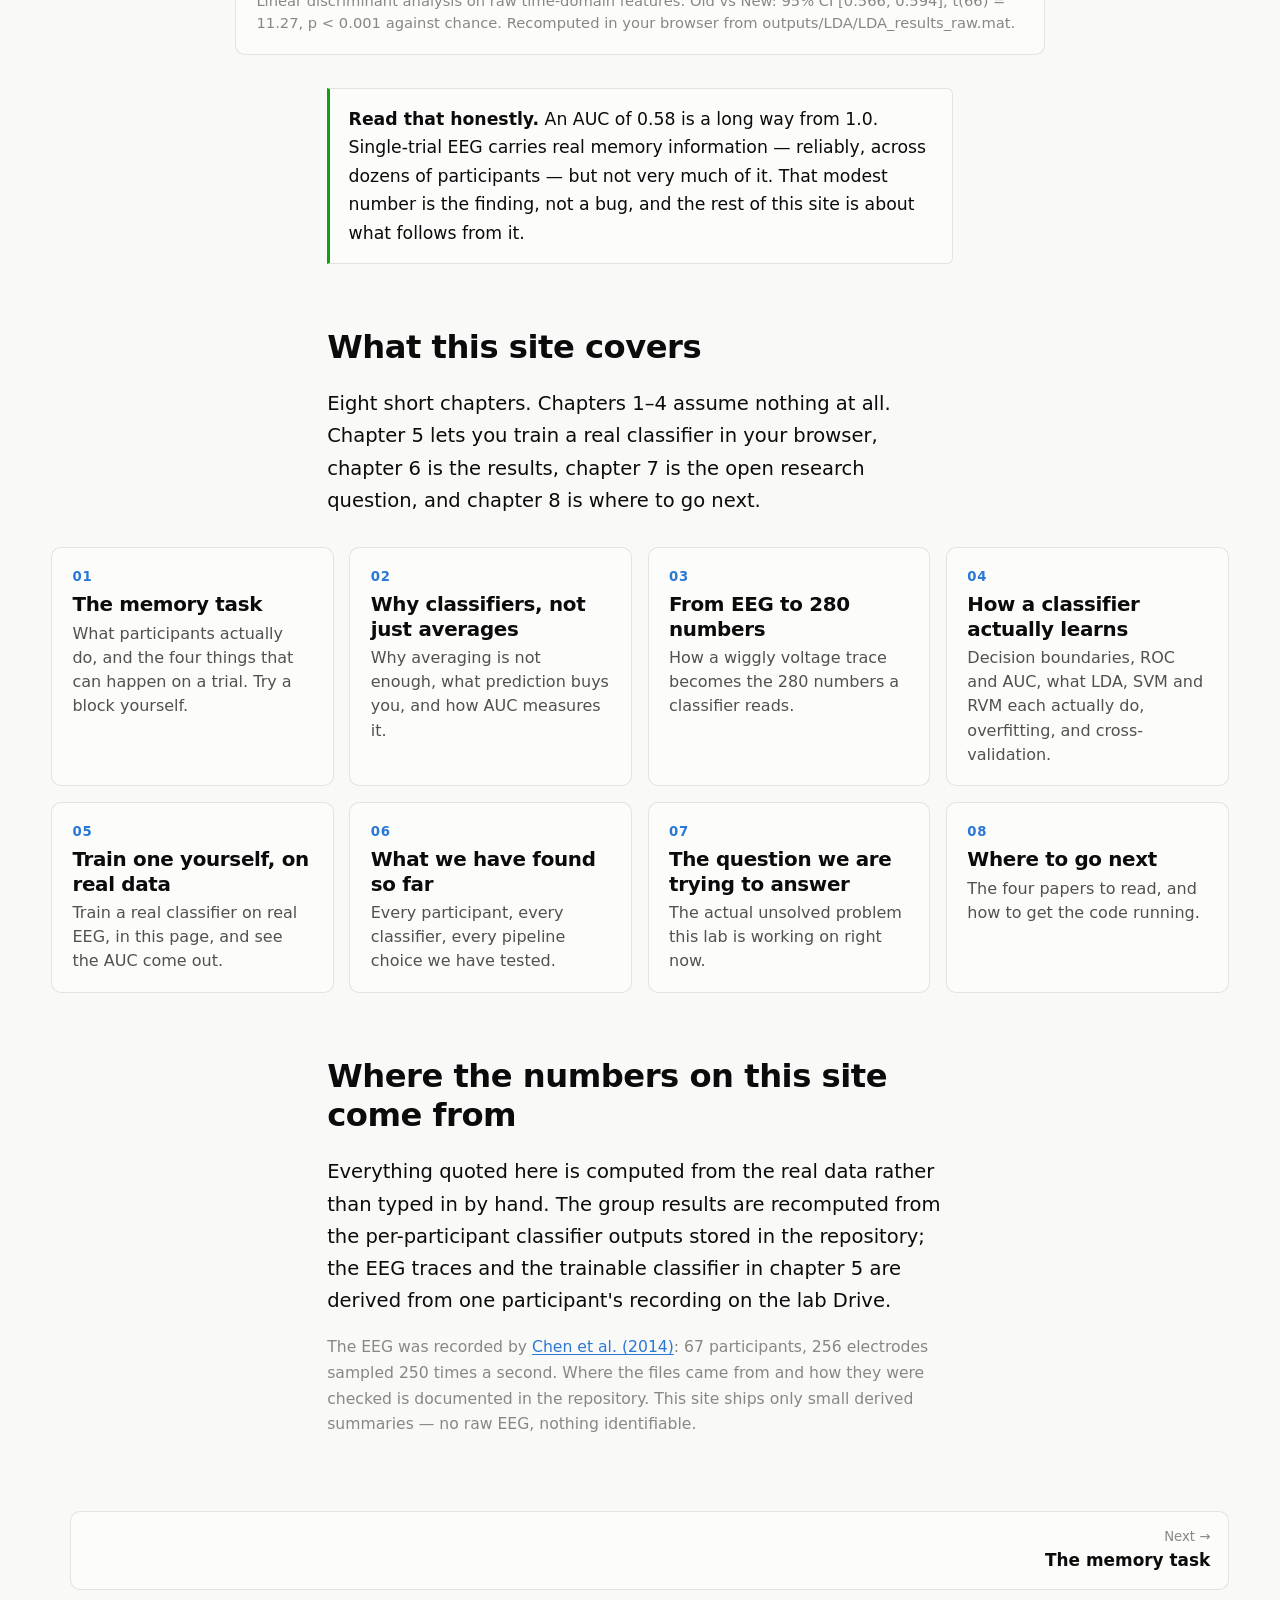
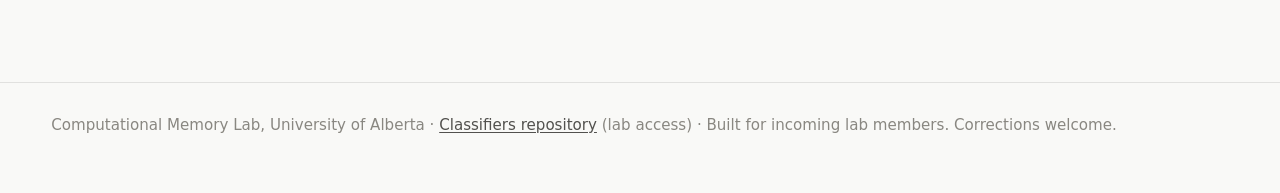
==== commit 10239849: "Sync site from Classifiers @ 94510ae" ====
--- a/index.html
+++ b/index.html
@@ -157,7 +157,7 @@
 <script type="module">
 import {
   initChrome, CHAPTERS, loadJSON, svgRoot, frame, scale, linePath, el,
-  responsive, token, tooltip, tTest, mean,
+  responsive, token, tooltip, tTest, mean, clientToViewBox,
 } from './assets/site.js';
 
 initChrome();
@@ -298,8 +298,7 @@
   const cross = el('line', { y1: pad.t, y2: h - pad.b, stroke: token('--text-muted'), 'stroke-width': 1, opacity: 0 }, svg);
   const hit = el('rect', { x: pad.l, y: pad.t, width: w - pad.l - pad.r, height: h - pad.t - pad.b, fill: 'transparent' }, svg);
   hit.addEventListener('pointermove', (ev) => {
-    const box = svg.getBoundingClientRect();
-    const px = ((ev.clientX - box.left) / box.width) * w;
+    const px = clientToViewBox(svg, ev).x;
     const t = xs.invert(px);
     let i = 0, best = Infinity;
     G.times.forEach((v, k) => { const d = Math.abs(v - t); if (d < best) { best = d; i = k; } });
--- a/assets/site.css
+++ b/assets/site.css
@@ -255,6 +255,10 @@
   font-size: 0.94rem;
 }
 .callout strong { font-weight: 640; }
+/* Paragraph spacing comes from `.prose > * + *`, which only reaches direct
+   children of .prose -- so a callout or keypoint holding more than one
+   paragraph runs them together. Restore it inside the boxes themselves. */
+.callout > * + *, .keypoint > * + * { margin-top: 0.75em; }
 .callout--warn { border-left-color: var(--warning); background: color-mix(in srgb, var(--warning) 10%, transparent); }
 
 .keypoint {
@@ -414,7 +418,27 @@
 
 /* ---------- svg chart primitives ---------- */
 
-svg.chart { display: block; width: 100%; height: auto; overflow: visible; }
+/* A chart must never be taller than the screen it is read on.
+   width:100% + a fixed viewBox locks the aspect ratio, so height follows width
+   and a wide figure produced charts ~800px tall -- taller than a laptop viewport
+   before the title, controls, stats and note were added. Capping the height
+   makes the SVG scale down and centre itself (preserveAspectRatio is
+   xMidYMid meet), which is the one constraint that actually tracks the reader's
+   screen rather than guessing at a pixel width. */
+svg.chart {
+  display: block;
+  width: 100%;
+  height: auto;
+  max-height: min(42vh, 24rem);
+  overflow: visible;
+}
+
+/* A square chart is a different case from the wide ones the cap above was
+   written for. Its height is set by how big the reader needs the cells to be,
+   not by a wide plot area dragging the height up, and at 42vh the 120x120
+   correlation matrix renders its cells at about two pixels. Still bounded by
+   the viewport, which is the point of the rule. */
+svg.chart--square { max-height: min(64vh, 33rem); }
 svg.chart .grid { stroke: var(--gridline); stroke-width: 1; }
 svg.chart .axis { stroke: var(--baseline); stroke-width: 1; }
 svg.chart .tick { fill: var(--text-muted); font-size: 10px; }
@@ -477,3 +501,108 @@
   color: var(--text-muted);
 }
 .footer a { color: var(--text-secondary); }
+
+/* ---------- projects dropdown in the topbar ---------- */
+/* The <details> button sits in .topbar as a sibling of .topbar__nav; the panel
+   itself is parented to <body> and positioned by JS. Two properties of this bar
+   make anything else break -- see the long comment in site.js. */
+.navmenu { position: relative; flex: none; }
+
+.navmenu > summary {
+  list-style: none;
+  cursor: pointer;
+  padding: 0.25rem 0.45rem 0.25rem 0.55rem;
+  border-radius: var(--radius-sm);
+  font-size: 0.82rem;
+  color: var(--text-secondary);
+  white-space: nowrap;
+  display: flex;
+  align-items: center;
+  gap: 0.35rem;
+  user-select: none;
+}
+.navmenu > summary::-webkit-details-marker { display: none; }
+.navmenu > summary::marker { content: ''; }
+.navmenu > summary:hover { background: var(--border); color: var(--text-primary); }
+.navmenu > summary:focus-visible { outline: 2px solid var(--accent); outline-offset: 1px; }
+.navmenu[data-current] > summary { background: var(--accent-wash); color: var(--accent); font-weight: 600; }
+
+/* Drawn with borders rather than set as the "▾" glyph, which rendered at about
+   8px on this font stack however it was sized. */
+.navmenu__caret {
+  flex: none;
+  width: 0; height: 0;
+  font-size: 0;
+  border-left: 5px solid transparent;
+  border-right: 5px solid transparent;
+  border-top: 6px solid currentColor;
+  transition: transform 0.14s ease;
+}
+.navmenu[open] .navmenu__caret { transform: rotate(180deg); }
+
+.navmenu__panel {
+  position: fixed;
+  top: 0; left: 0;
+  display: none;
+  z-index: 200;
+  width: 19rem;
+  max-width: calc(100vw - 1rem);
+  padding: 0.3rem;
+  background: var(--surface-1);
+  border: 1px solid var(--border);
+  border-radius: var(--radius);
+  box-shadow: 0 10px 30px rgb(0 0 0 / 0.18);
+  flex-direction: column;
+  gap: 0.1rem;
+}
+.navmenu__panel[data-open] { display: flex; }
+.navmenu__panel a {
+  display: block;
+  white-space: normal;
+  padding: 0.5rem 0.55rem;
+  border-radius: var(--radius-sm);
+  text-decoration: none;
+}
+.navmenu__ttl { display: block; font-size: 0.85rem; color: var(--text-primary); font-weight: 560; }
+.navmenu__sub { display: block; font-size: 0.76rem; color: var(--text-muted); line-height: 1.35; margin-top: 0.12rem; }
+.navmenu__panel a:hover { background: var(--accent-wash); }
+.navmenu__panel a:hover .navmenu__ttl { color: var(--accent); }
+.navmenu__panel a[aria-current="page"] { background: var(--accent-wash); }
+.navmenu__panel a[aria-current="page"] .navmenu__ttl { color: var(--accent); font-weight: 650; }
+
+/* ---------- deep-dive pages: display formulas and step markers ---------- */
+.formula {
+  margin: 1.1rem 0;
+  padding: 0.85rem 1rem;
+  background: var(--accent-wash);
+  border: 1px solid var(--border);
+  border-radius: var(--radius-sm);
+  text-align: center;
+  font-size: 1.02rem;
+  line-height: 1.7;
+  overflow-x: auto;
+}
+.formula .lbl { display: block; margin-top: 0.4rem; font-size: 0.78rem; color: var(--text-muted); }
+
+.steplabel {
+  display: inline-block;
+  margin-right: 0.5rem;
+  padding: 0.05rem 0.45rem;
+  border-radius: 999px;
+  background: var(--accent-wash);
+  color: var(--accent);
+  font-size: 0.72rem;
+  font-weight: 700;
+  vertical-align: 0.15em;
+}
+
+/* ---------- square plots ---------- */
+/* The 2-D scatter figures use a 470x400 viewBox at width:100%. Inside a
+   .figure--wide (62rem) that renders about 957x815 px, so the figure alone was
+   taller than a laptop viewport once its controls, stats and note were added.
+   Capping the plot's width caps its height, since the aspect is fixed. */
+.plot--square { max-width: 26rem; margin-inline: auto; }
+/* The head is the tallest figure on the site and carries six controls above it,
+   so it is capped tighter still -- it has to leave room for its own readout
+   without pushing the note off a laptop screen. */
+.plot--head { max-width: 23rem; margin-inline: auto; }
